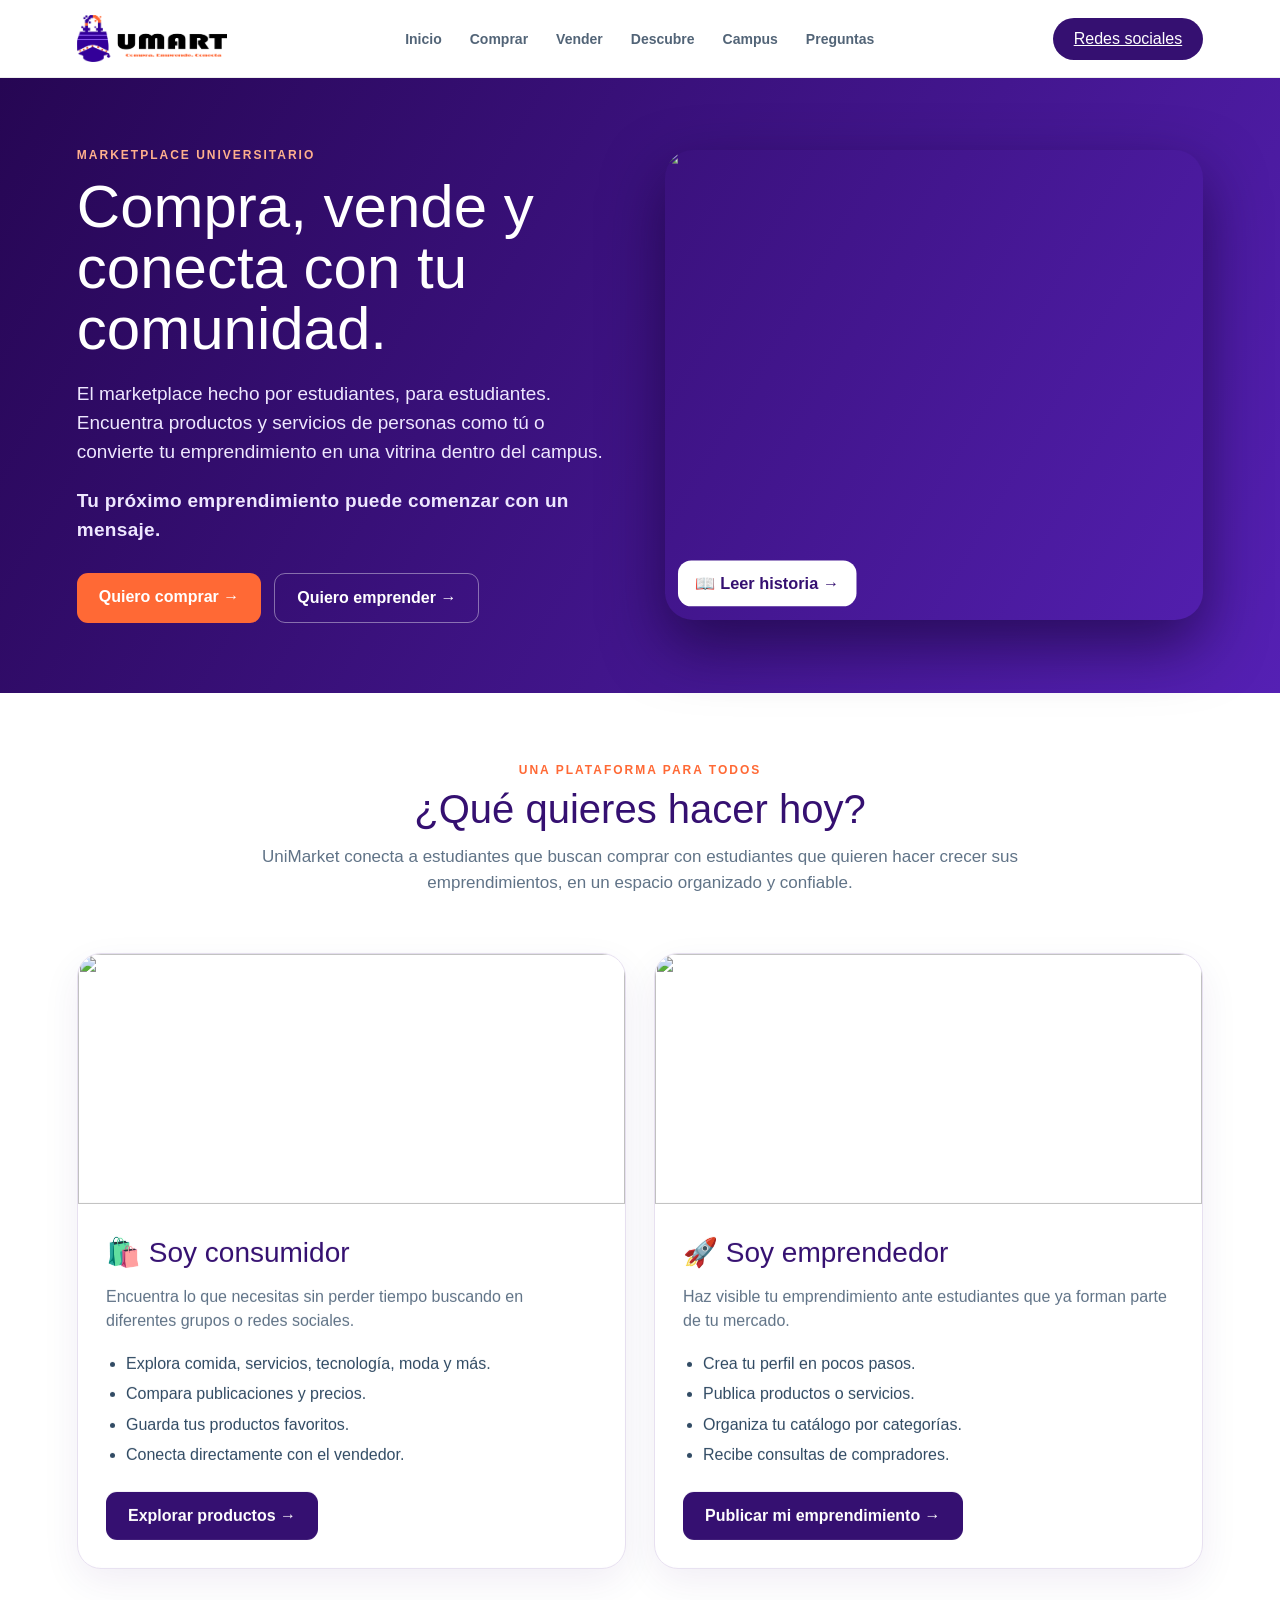
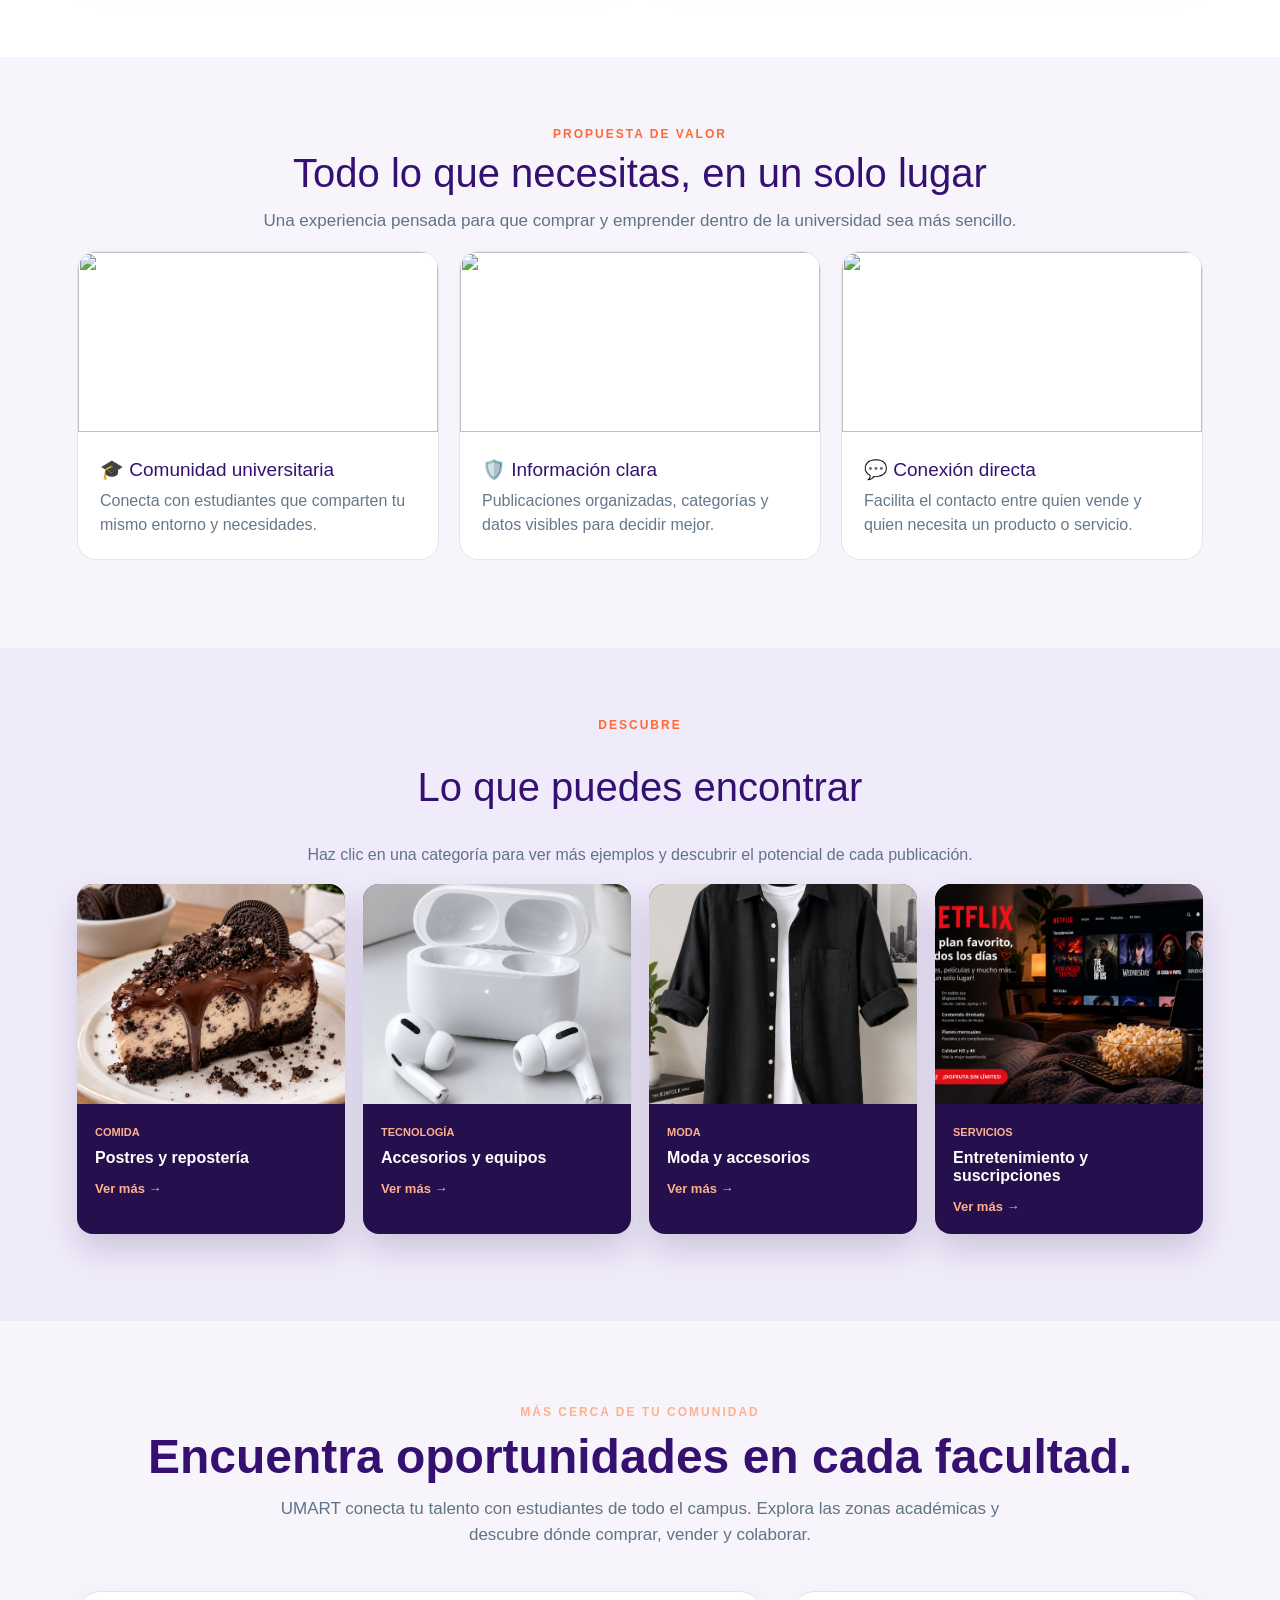
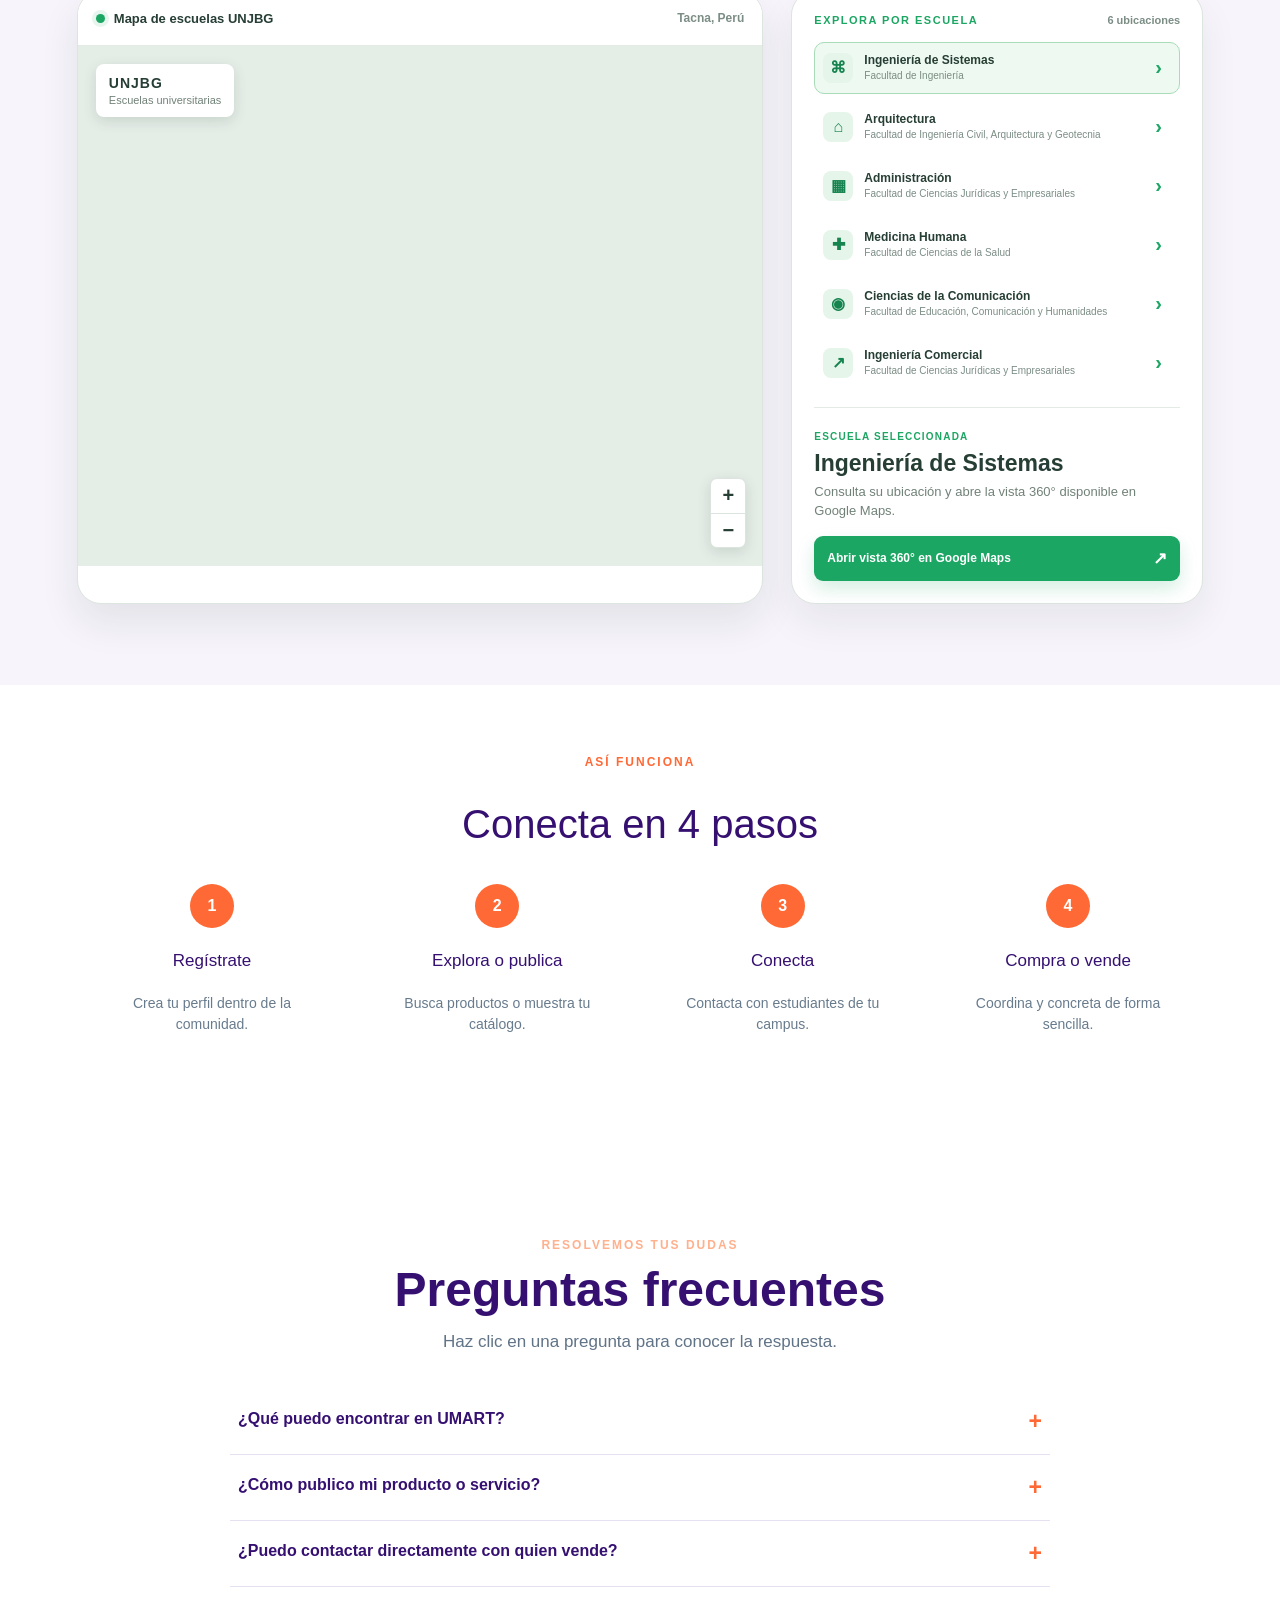
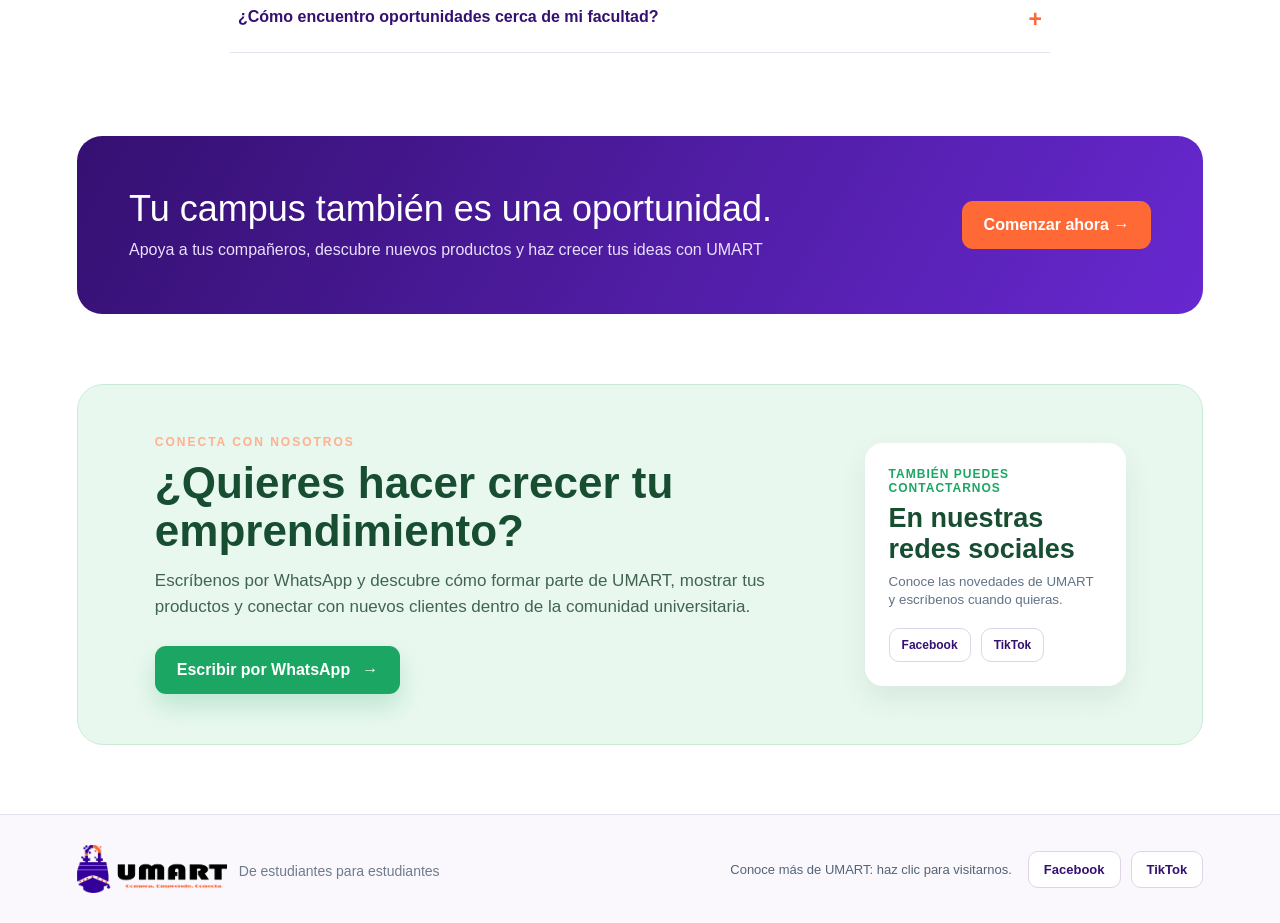
==== index.html @ 4da44ea4 "Renombrar Landing.html a index.html para GitHub Pages" ====
<!doctype html>
<html lang="es"><head><script>window["__codeletBootstrap__"]=JSON.parse('{"A":"A","B":"20260921-05-147306f","C":{"Abril Fatface":"YACgEZbkUVE,0","Alfa Slab One":"YACgEYS9sJU,0","Anton":"YACgEcYqQ-A,0","Archivo":"YACgEZulLoA,0","Arial Narrow":"YAGyDvJ_4Ts,0","Arial Rounded MT Bold":"YAFcfoaHu-s,0","Arial":"YAGyDvJ_4Ts,0","Avenir Next":"YAFcfmNq6UY,0","Baloo 2":"YADK30bC6HQ,0","Bebas Neue":"YACgESME5ew,0","Bricolage Grotesque":"YAFyMcdwzpc,0","Broken Glyph":"YADZ-exUkv0,0","Canva Sans":"YAFdJjTk5UU,1","Caveat":"YALBs2ploWQ,0","Comic Sans MS":"YAFcfvtOAUY,1","Cormorant Garamond":"YAFdJhX-538,0","Courier New":"YAGzXiGs0_8,0","Courier Prime":"YAD1aFjegN8,0","DM Sans":"YAD1aU3sLnI,0","DM Serif Display":"YAD1aYG82rc,0","Forum":"YACgEcnnqB4,0","Fraunces":"YAFdJpU7Kkk,0","Georgia":"YAGzXkO0pEM,0","Ghost Mono":"YAHQutsX00Q,0","Hanken Grotesk":"YAFcfhwp99E,0","Helvetica Neue":"YAFcf6CtJfI,0","Helvetica":"YAFcf6CtJfI,0","IBM Plex Mono":"YAFdJkmvhGI,0","Impact":"YAFcfnjI7Vk,0","Instrument Serif":"YAHFeOnZNEk,0","Inter":"YAFdJvSyp_k,3","Iowan Old Style":"YAGNIFa8j9o,0","Jacques Francois":"YADK3zbC6RM,0","JetBrains Mono":"YAFdJksXcAk,0","Josefin Sans":"YAFdJjvw9Ps,0","Lato":"YAFdJuFCnaw,0","Libre Baskerville":"YACgEUFdPdA,0","Lobster":"YAD8SnSjSFI,0","Lora":"YACgEXvxf8Q,0","Merriweather":"YACgEXvHxxs,0","Montserrat":"YAFdtQi73Xs,0","Nunito":"YAFdJoNRMmU,1","Oleo Script":"YACgEQQ14jI,0","Oswald":"YACgEQY10lw,0","Pacifico":"YADLjORQ1u4,0","Phantom Sans":"YAFdJvgJ5TU,0","Playfair Display":"YAFdJhem5V8,1","Plus Jakarta Sans":"YAGvf3_u0_Q,0","Poppins":"YAFdJjbTu24,1","Press Start 2P":"YAFyGr-8pmQ,0","Quicksand":"YAFdJpYtCxE,1","Raleway":"YAFdJhmxbVQ,1","Roboto Slab":"YAFdJswIKAg,0","Rockwell":"YAFcfyVZnN0,0","Rye":"YACgEdQP21k,0","Segoe UI":"YAHNdRD1Klw,0","Source Sans 3":"YAG4lO1Mj10,0","Source Serif 4":"YACgEfdj394,0","Space Grotesk":"YADZ-dYEmhg,0","Space Mono":"YADW1-vpsoc,0","Times New Roman":"YAGzXW3gftg,0","Times":"YAGzXW3gftg,0","Trebuchet MS":"YAFcfrglpVA,0","UV Display":"YAEdVfSSpYo,0","UV Sans":"YAFdJvgJ5TU,0","Ubuntu":"YACgERDU--Q,0","Verdana":"YAGzXTctYtQ,0","Work Sans":"YAGXhLOKv44,0","Yellowtail":"YACgEYG4kG4,0","ui-monospace":"YAD1aFjegN8,0","ui-sans-serif":"YACkoD1yZN0,0"}}');</script><script src="/_sdk/83d6dfdadcd4750a.telemetry_sdk.js" integrity="sha512-XS4Dvzp6vbagZS9vFErihvr8aO3S0tH78KWUefn06fmL4WYqryBtZj/IOLITYj7dFA4gPVvPg1W/JB1DK3uLNQ=="></script>
  <meta charset="utf-8">
  <meta name="viewport" content="width=device-width, initial-scale=1">
  <title> Umart | Compra, vende y conecta</title>
  <link rel="stylesheet" href="styles.css">
  <script src="https://cdn.tailwindcss.com/3.4.17" type="text/javascript"></script>
  <script src="https://cdn.jsdelivr.net/npm/lucide@0.577.0/dist/umd/lucide.min.js" type="text/javascript"></script>
  <script src="/_sdk/8de366929c5f3b48.data_sdk.js" type="text/javascript" integrity="sha512-TyQ8k8cZj66xe/aENmn6RyZpdOFZXbAo5+KBG3PeFM+Q4qMTHU8xAqmq4ADClNfPrstgQYV6OzZHwLTnElzB2g=="></script>
  <script src="/_sdk/0ddbbee1c66b1212.editing_sdk.js" type="text/javascript" integrity="sha512-HQn5LM1yruQSbY78ATUril6QeOJ9xj7KqO64ltLtb4vBwI5Qv3/tloFFOndBPZTNZoeV5xKzuth5y6FTi9crsg=="></script>
  <script src="/_sdk/765e1fea0cec97ce.resizing_sdk.js" type="text/javascript" integrity="sha512-IRTJnqww0+HQ5V/LlWEQrlD5SrYHaVvaeVoNe8HYQXoaguzUGheSd9+n9s6WOgaTcEH0g37DuINHZ9aqfzWjlw=="></script>
 </head>
  <body id="inicio" data-html-import-id="html-import-0" data-template-id="__page-root" style="background: rgb(255, 255, 255);">
  <div class="scroll-progress" aria-hidden="true"><span></span></div>
  <div class="scroll-orb orb-one" aria-hidden="true"></div>
  <div class="wrap" data-html-import-id="html-import-1">
   <nav data-html-import-id="html-import-2">
    <a class="logo" href="#inicio" aria-label="Volver al inicio"><img class="logo-image" src="LOGO_UMART.png" alt="UMART: Compra, Emprende, Conecta"></a>
    <div class="links canva-container" data-html-import-id="html-import-4" data-template-id="div-1" style="color: rgb(82, 100, 119); font-weight: 700; font-size: 14px;"><a href="#inicio">Inicio</a><a href="#consumidor">Comprar</a><a href="#emprendedor">Vender</a><a href="#descubre">Descubre</a><a href="#campus">Campus</a><a href="#preguntas">Preguntas</a>
    </div><a class="login canva-link" data-html-import-id="html-import-9" data-template-id="span-6" data-social-url="https://www.facebook.com/share/1Eifq7oRbf/" href="https://www.facebook.com/share/1Eifq7oRbf/" target="_blank" rel="noopener noreferrer" style="background: rgb(53, 16, 113); color: rgb(255, 255, 255);">Redes sociales</a>
   </nav>
  <section class="hero scroll-section" data-scroll-label="Descubre tu comunidad" data-html-import-id="html-import-10">
    <div data-html-import-id="html-import-11">
     <div class="eyebrow canva-container" data-html-import-id="html-import-12" data-template-id="div-7" style="color: rgb(255, 176, 141); font-weight: 900; font-style: normal; font-size: 12px;">Marketplace universitario</div>
     <h1 data-html-import-id="html-import-13" data-template-id="h1-8" class="canva-text" style="color: rgb(255, 255, 255); font-weight: 400; font-style: normal; font-size: 60px;">Compra, vende y conecta con tu comunidad.</h1>
     <p data-html-import-id="html-import-14" data-template-id="p-9" class="canva-text" style="color: rgb(238, 231, 255); font-weight: 400; font-style: normal; font-size: 19px;">El marketplace hecho por estudiantes, para estudiantes. Encuentra productos y servicios de personas como tú o convierte tu emprendimiento en una vitrina dentro del campus.</p>
    <p class="scroll-message" data-scroll-message>Empieza explorando lo que tu comunidad tiene para ofrecer.</p>
    <div class="buttons" data-html-import-id="html-import-15"><a class="btn orange canva-link" data-html-import-id="html-import-16" data-template-id="a-10" href="#consumidor" style="background: rgb(255, 105, 53); color: rgb(255, 255, 255); font-weight: 900; font-style: normal; font-size: 16px;">Quiero comprar →</a><a class="btn ghost canva-link" data-html-import-id="html-import-17" data-template-id="a-11" href="#emprendedor" style="color: rgb(255, 255, 255); font-weight: 900; font-style: normal; font-size: 16px;">Quiero emprender →</a>
     </div>
    </div>
    <a class="hero-photo hero-story-link" href="storyboard.html" aria-label="Leer el storyboard De estudiantes, para estudiantes"><div class="hero-photo-depth"><img data-html-import-id="html-import-19" data-template-id="img-12" class="canva-image" src="https://images.unsplash.com/photo-1529156069898-49953e39b3ac?auto=format&amp;fit=crop&amp;w=1600&amp;q=95">
    <div class="tag canva-container" data-html-import-id="html-import-20" data-template-id="div-13" style="background: rgb(255, 255, 255); color: rgb(53, 16, 113); font-weight: 900; font-style: normal; font-size: 16px;">📖 Leer historia →</div>
    </div></a>
   </section>
   <section id="next-section" class="intro" data-html-import-id="html-import-21">
    <div class="eyebrow canva-container" style="color: rgb(255, 105, 53); font-weight: 900; font-style: normal; font-size: 12px;" data-html-import-id="html-import-22" data-template-id="div-14">Una plataforma para todos</div>
    <h2 data-html-import-id="html-import-23" data-template-id="h2-15" class="canva-text" style="color: rgb(53, 16, 113); font-weight: 400; font-style: normal; font-size: 40px;">¿Qué quieres hacer hoy?</h2>
    <p data-html-import-id="html-import-24" data-template-id="p-16" class="canva-text" style="color: rgb(96, 115, 135); font-weight: 400; font-style: normal; font-size: 17px;">UniMarket conecta a estudiantes que buscan comprar con estudiantes que quieren hacer crecer sus emprendimientos, en un espacio organizado y confiable.</p>
   </section>
   <section class="cards" data-html-import-id="html-import-25">
    <article id="consumidor" class="audience" data-html-import-id="html-import-26" data-template-id="article-17" style="background: rgb(255, 255, 255);"><img data-html-import-id="html-import-27" data-template-id="img-18" class="canva-image" src="https://images.unsplash.com/photo-1556742049-0cfed4f6a45d?auto=format&amp;fit=crop&amp;w=1200&amp;q=95">
     <div class="audience-body" data-html-import-id="html-import-28">
      <h3 data-html-import-id="html-import-29" data-template-id="h3-19" class="canva-text" style="color: rgb(53, 16, 113); font-weight: 400; font-style: normal; font-size: 28px;">🛍️ Soy consumidor</h3>
      <p data-html-import-id="html-import-30" data-template-id="p-20" class="canva-text" style="color: rgb(96, 115, 135); font-weight: 400; font-style: normal; font-size: 16px;">Encuentra lo que necesitas sin perder tiempo buscando en diferentes grupos o redes sociales.</p>
      <ul data-html-import-id="html-import-31" data-template-id="ul-21" class="canva-list" style="color: rgb(49, 75, 100);">
       <li data-html-import-id="html-import-32" data-template-id="li-22" class="canva-text" style="color: rgb(49, 75, 100); font-weight: 400; font-style: normal; font-size: 16px;">Explora comida, servicios, tecnología, moda y más.</li>
       <li data-html-import-id="html-import-33" data-template-id="li-23" class="canva-text" style="color: rgb(49, 75, 100); font-weight: 400; font-style: normal; font-size: 16px;">Compara publicaciones y precios.</li>
       <li data-html-import-id="html-import-34" data-template-id="li-24" class="canva-text" style="color: rgb(49, 75, 100); font-weight: 400; font-style: normal; font-size: 16px;">Guarda tus productos favoritos.</li>
       <li data-html-import-id="html-import-35" data-template-id="li-25" class="canva-text" style="color: rgb(49, 75, 100); font-weight: 400; font-style: normal; font-size: 16px;">Conecta directamente con el vendedor.</li>
      </ul><a class="btn canva-link" data-html-import-id="html-import-36" data-template-id="a-26" href="#descubre" style="background: rgb(53, 16, 113); color: rgb(255, 255, 255); font-weight: 900; font-style: normal; font-size: 16px;">Explorar productos →</a>
     </div>
    </article>
    <article id="emprendedor" class="audience" data-html-import-id="html-import-37" data-template-id="article-27" style="background: rgb(255, 255, 255);"><img data-html-import-id="html-import-38" data-template-id="img-28" class="canva-image" src="https://images.unsplash.com/photo-1556761175-b413da4baf72?auto=format&amp;fit=crop&amp;w=1200&amp;q=95">
     <div class="audience-body" data-html-import-id="html-import-39">
      <h3 data-html-import-id="html-import-40" data-template-id="h3-29" class="canva-text" style="color: rgb(53, 16, 113); font-weight: 400; font-style: normal; font-size: 28px;">🚀 Soy emprendedor</h3>
      <p data-html-import-id="html-import-41" data-template-id="p-30" class="canva-text" style="color: rgb(96, 115, 135); font-weight: 400; font-style: normal; font-size: 16px;">Haz visible tu emprendimiento ante estudiantes que ya forman parte de tu mercado.</p>
      <ul data-html-import-id="html-import-42" data-template-id="ul-31" class="canva-list" style="color: rgb(49, 75, 100);">
       <li data-html-import-id="html-import-43" data-template-id="li-32" class="canva-text" style="color: rgb(49, 75, 100); font-weight: 400; font-style: normal; font-size: 16px;">Crea tu perfil en pocos pasos.</li>
       <li data-html-import-id="html-import-44" data-template-id="li-33" class="canva-text" style="color: rgb(49, 75, 100); font-weight: 400; font-style: normal; font-size: 16px;">Publica productos o servicios.</li>
       <li data-html-import-id="html-import-45" data-template-id="li-34" class="canva-text" style="color: rgb(49, 75, 100); font-weight: 400; font-style: normal; font-size: 16px;">Organiza tu catálogo por categorías.</li>
       <li data-html-import-id="html-import-46" data-template-id="li-35" class="canva-text" style="color: rgb(49, 75, 100); font-weight: 400; font-style: normal; font-size: 16px;">Recibe consultas de compradores.</li>
      </ul><a class="btn canva-link" data-html-import-id="html-import-47" data-template-id="a-36" href="#como-funciona" style="background: rgb(53, 16, 113); color: rgb(255, 255, 255); font-weight: 900; font-style: normal; font-size: 16px;">Publicar mi emprendimiento →</a>
     </div>
    </article>
   </section>
   <section class="section canva-section" data-html-import-id="html-import-48" data-template-id="section-37" style="background: rgb(247, 244, 251);">
    <div class="eyebrow canva-container" style="color: rgb(255, 105, 53); font-weight: 900; font-style: normal; font-size: 12px;" data-html-import-id="html-import-49" data-template-id="div-38">Propuesta de valor</div>
    <h2 data-html-import-id="html-import-50" data-template-id="h2-39" class="canva-text" style="color: rgb(53, 16, 113); font-weight: 400; font-style: normal; font-size: 40px;">Todo lo que necesitas, en un solo lugar</h2>
    <p data-html-import-id="html-import-51" data-template-id="p-40" class="canva-text" style="color: rgb(96, 115, 135); font-weight: 400; font-style: normal; font-size: 17px;">Una experiencia pensada para que comprar y emprender dentro de la universidad sea más sencillo.</p>
    <div class="features" data-html-import-id="html-import-52">
    <div class="feature canva-container" data-html-import-id="html-import-53" data-template-id="div-41" style="background: rgb(255, 255, 255);"><img data-html-import-id="html-import-54" data-template-id="img-42" class="canva-image" src="https://images.unsplash.com/photo-1522202176988-66273c2fd55f?auto=format&amp;fit=crop&amp;w=1200&amp;q=95">
      <div data-html-import-id="html-import-55">
       <h4 data-html-import-id="html-import-56" data-template-id="h4-43" class="canva-text" style="color: rgb(53, 16, 113); font-weight: 400; font-style: normal; font-size: 19px;">🎓 Comunidad universitaria</h4>
       <p data-html-import-id="html-import-57" data-template-id="p-44" class="canva-text" style="color: rgb(101, 120, 138); font-weight: 400; font-style: normal; font-size: 16px;">Conecta con estudiantes que comparten tu mismo entorno y necesidades.</p>
      </div>
     </div>
    <div class="feature canva-container" data-html-import-id="html-import-58" data-template-id="div-45" style="background: rgb(255, 255, 255);"><img data-html-import-id="html-import-59" data-template-id="img-46" class="canva-image" src="https://images.unsplash.com/photo-1556740749-887f6717d7e4?auto=format&amp;fit=crop&amp;w=1200&amp;q=95">
      <div data-html-import-id="html-import-60">
       <h4 data-html-import-id="html-import-61" data-template-id="h4-47" class="canva-text" style="color: rgb(53, 16, 113); font-weight: 400; font-style: normal; font-size: 19px;">🛡️ Información clara</h4>
       <p data-html-import-id="html-import-62" data-template-id="p-48" class="canva-text" style="color: rgb(101, 120, 138); font-weight: 400; font-style: normal; font-size: 16px;">Publicaciones organizadas, categorías y datos visibles para decidir mejor.</p>
      </div>
     </div>
    <div class="feature canva-container" data-html-import-id="html-import-63" data-template-id="div-49" style="background: rgb(255, 255, 255);"><img data-html-import-id="html-import-64" data-template-id="img-50" class="canva-image" src="https://images.unsplash.com/photo-1556740714-a8395b3bf30f?auto=format&amp;fit=crop&amp;w=1200&amp;q=95">
      <div data-html-import-id="html-import-65">
       <h4 data-html-import-id="html-import-66" data-template-id="h4-51" class="canva-text" style="color: rgb(53, 16, 113); font-weight: 400; font-style: normal; font-size: 19px;">💬 Conexión directa</h4>
       <p data-html-import-id="html-import-67" data-template-id="p-52" class="canva-text" style="color: rgb(101, 120, 138); font-weight: 400; font-style: normal; font-size: 16px;">Facilita el contacto entre quien vende y quien necesita un producto o servicio.</p>
      </div>
     </div>
    </div>
   </section>
  <section id="descubre" class="products" data-html-import-id="html-import-68">
    <div class="eyebrow canva-container" style="color: rgb(255, 105, 53); font-weight: 900; font-style: normal; font-size: 12px;" data-html-import-id="html-import-69" data-template-id="div-53">Descubre</div>
    <h2 style="color: rgb(53, 16, 113); font-size: 40px; font-weight: 400; font-style: normal;" data-html-import-id="html-import-70" data-template-id="h2-54" class="canva-text">Lo que puedes encontrar</h2>
    <p class="discover-lead">Haz clic en una categoría para ver más ejemplos y descubrir el potencial de cada publicación.</p>
    <div class="productgrid" data-html-import-id="html-import-71">
     <a class="product product-link" href="galeria.html#comida"><img src="Pictures.png/Postree.png" alt="Postre de chocolate para venta"><div><span class="cat">COMIDA</span><b>Postres y repostería</b><span class="price">Ver más →</span></div></a>
     <a class="product product-link" href="galeria.html#tecnologia"><img src="Pictures.png/Audifonos.png" alt="Audífonos inalámbricos para venta"><div><span class="cat">TECNOLOGÍA</span><b>Accesorios y equipos</b><span class="price">Ver más →</span></div></a>
     <a class="product product-link" href="galeria.html#moda"><img src="Pictures.png/Camisa.pn.png" alt="Camisa negra para venta"><div><span class="cat">MODA</span><b>Moda y accesorios</b><span class="price">Ver más →</span></div></a>
     <a class="product product-link" href="galeria.html#servicios"><img src="Pictures.png/Netflix.png" alt="Servicio de entretenimiento"><div><span class="cat">SERVICIOS</span><b>Entretenimiento y suscripciones</b><span class="price">Ver más →</span></div></a>
    </div>
   </section>
  <section id="campus" class="campus-section">
   <div class="eyebrow">Más cerca de tu comunidad</div>
   <h2>Encuentra oportunidades en cada facultad.</h2>
   <p class="campus-lead">UMART conecta tu talento con estudiantes de todo el campus. Explora las zonas académicas y descubre dónde comprar, vender y colaborar.</p>
  <div class="campus-layout campus-explorer" data-campus-explorer>
   <div class="campus-map-panel">
    <div class="campus-map-toolbar"><span><i class="map-status-dot"></i>Mapa de escuelas UNJBG</span><span class="map-toolbar-label">Tacna, Perú</span></div>
    <div class="campus-map-frame">
    <iframe data-campus-map title="Mapa de escuelas de la Universidad Nacional Jorge Basadre Grohmann" src="https://www.google.com/maps?q=Universidad+Nacional+Jorge+Basadre+Grohmann+Tacna+Peru&amp;output=embed" loading="lazy" referrerpolicy="no-referrer-when-downgrade"></iframe>
    <div class="map-overlay-label"><strong>UNJBG</strong><span>Escuelas universitarias</span></div>
    <div class="map-zoom-controls" aria-hidden="true"><span>+</span><span>−</span></div>
    </div>
   </div>
   <aside class="campus-school-panel" aria-label="Escuelas de la UNJBG">
    <div class="campus-school-heading"><span class="campus-kicker">Explora por escuela</span><span class="school-count">6 ubicaciones</span></div>
    <div class="campus-school-list">
    <button class="campus-school active" type="button" data-school="Ingeniería de Sistemas" data-query="Escuela Profesional de Ingeniería de Sistemas UNJBG Tacna"><span class="school-icon">⌘</span><span><strong>Ingeniería de Sistemas</strong><small>Facultad de Ingeniería</small></span><b>›</b></button>
    <button class="campus-school" type="button" data-school="Arquitectura" data-query="Escuela Profesional de Arquitectura UNJBG Tacna"><span class="school-icon">⌂</span><span><strong>Arquitectura</strong><small>Facultad de Ingeniería Civil, Arquitectura y Geotecnia</small></span><b>›</b></button>
    <button class="campus-school" type="button" data-school="Administración" data-query="Escuela Profesional de Administración UNJBG Tacna"><span class="school-icon">▦</span><span><strong>Administración</strong><small>Facultad de Ciencias Jurídicas y Empresariales</small></span><b>›</b></button>
    <button class="campus-school" type="button" data-school="Medicina Humana" data-query="Escuela Profesional de Medicina Humana UNJBG Tacna"><span class="school-icon">✚</span><span><strong>Medicina Humana</strong><small>Facultad de Ciencias de la Salud</small></span><b>›</b></button>
    <button class="campus-school" type="button" data-school="Ciencias de la Comunicación" data-query="Escuela Profesional de Ciencias de la Comunicación UNJBG Tacna"><span class="school-icon">◉</span><span><strong>Ciencias de la Comunicación</strong><small>Facultad de Educación, Comunicación y Humanidades</small></span><b>›</b></button>
    <button class="campus-school" type="button" data-school="Ingeniería Comercial" data-query="Escuela Profesional de Ingeniería Comercial UNJBG Tacna"><span class="school-icon">↗</span><span><strong>Ingeniería Comercial</strong><small>Facultad de Ciencias Jurídicas y Empresariales</small></span><b>›</b></button>
    </div>
    <div class="campus-school-detail"><span class="detail-label">ESCUELA SELECCIONADA</span><h3 data-school-title>Ingeniería de Sistemas</h3><p>Consulta su ubicación y abre la vista 360° disponible en Google Maps.</p><a class="campus-360-link" data-campus-360 href="https://www.google.com/maps/search/?api=1&amp;query=Escuela+Profesional+de+Ingenier%C3%ADa+de+Sistemas+UNJBG+Tacna" target="_blank" rel="noopener noreferrer">Abrir vista 360° en Google Maps <span>↗</span></a></div>
   </aside>
  </div>
  </section>
  <section id="como-funciona" class="how canva-section" data-html-import-id="html-import-96" data-template-id="section-75" style="background: rgb(255, 255, 255);">
    <div class="eyebrow canva-container" style="color: rgb(255, 105, 53); font-weight: 900; font-style: normal; font-size: 12px;" data-html-import-id="html-import-97" data-template-id="div-76">Así funciona</div>
    <h2 style="color: rgb(53, 16, 113); font-size: 40px; font-weight: 400; font-style: normal;" data-html-import-id="html-import-98" data-template-id="h2-77" class="canva-text">Conecta en 4 pasos</h2>
    <div class="steps" data-html-import-id="html-import-99">
     <div class="step" data-html-import-id="html-import-100">
      <div class="num canva-container" data-html-import-id="html-import-101" data-template-id="div-78" style="background: rgb(255, 105, 53); color: rgb(255, 255, 255); font-weight: 900; font-style: normal; font-size: 16px;">1</div>
      <h4 data-html-import-id="html-import-102" data-template-id="h4-79" class="canva-text" style="color: rgb(53, 16, 113); font-weight: 400; font-style: normal; font-size: 17px;">Regístrate</h4>
      <p data-html-import-id="html-import-103" data-template-id="p-80" class="canva-text" style="color: rgb(104, 123, 141); font-weight: 400; font-style: normal; font-size: 14px;">Crea tu perfil dentro de la comunidad.</p>
     </div>
     <div class="step" data-html-import-id="html-import-104">
      <div class="num canva-container" data-html-import-id="html-import-105" data-template-id="div-81" style="background: rgb(255, 105, 53); color: rgb(255, 255, 255); font-weight: 900; font-style: normal; font-size: 16px;">2</div>
      <h4 data-html-import-id="html-import-106" data-template-id="h4-82" class="canva-text" style="color: rgb(53, 16, 113); font-weight: 400; font-style: normal; font-size: 17px;">Explora o publica</h4>
      <p data-html-import-id="html-import-107" data-template-id="p-83" class="canva-text" style="color: rgb(104, 123, 141); font-weight: 400; font-style: normal; font-size: 14px;">Busca productos o muestra tu catálogo.</p>
     </div>
     <div class="step" data-html-import-id="html-import-108">
      <div class="num canva-container" data-html-import-id="html-import-109" data-template-id="div-84" style="background: rgb(255, 105, 53); color: rgb(255, 255, 255); font-weight: 900; font-style: normal; font-size: 16px;">3</div>
      <h4 data-html-import-id="html-import-110" data-template-id="h4-85" class="canva-text" style="color: rgb(53, 16, 113); font-weight: 400; font-style: normal; font-size: 17px;">Conecta</h4>
      <p data-html-import-id="html-import-111" data-template-id="p-86" class="canva-text" style="color: rgb(104, 123, 141); font-weight: 400; font-style: normal; font-size: 14px;">Contacta con estudiantes de tu campus.</p>
     </div>
     <div class="step" data-html-import-id="html-import-112">
      <div class="num canva-container" data-html-import-id="html-import-113" data-template-id="div-87" style="background: rgb(255, 105, 53); color: rgb(255, 255, 255); font-weight: 900; font-style: normal; font-size: 16px;">4</div>
      <h4 data-html-import-id="html-import-114" data-template-id="h4-88" class="canva-text" style="color: rgb(53, 16, 113); font-weight: 400; font-style: normal; font-size: 17px;">Compra o vende</h4>
      <p data-html-import-id="html-import-115" data-template-id="p-89" class="canva-text" style="color: rgb(104, 123, 141); font-weight: 400; font-style: normal; font-size: 14px;">Coordina y concreta de forma sencilla.</p>
     </div>
    </div>
   </section>
  <section id="preguntas" class="faq-section">
   <div class="eyebrow">Resolvemos tus dudas</div>
   <h2>Preguntas frecuentes</h2>
   <p class="faq-lead">Haz clic en una pregunta para conocer la respuesta.</p>
   <div class="faq-list">
    <details><summary>¿Qué puedo encontrar en UMART?</summary><p>Puedes encontrar productos, servicios y emprendimientos creados por estudiantes de distintas facultades y escuelas.</p></details>
    <details><summary>¿Cómo publico mi producto o servicio?</summary><p>Ingresa a Campus Emprende desde el botón “Comenzar ahora”, crea tu perfil y sigue los pasos para publicar tu catálogo.</p></details>
    <details><summary>¿Puedo contactar directamente con quien vende?</summary><p>Sí. Cada publicación facilita el contacto para que puedan coordinar de forma clara y segura.</p></details>
    <details><summary>¿Cómo encuentro oportunidades cerca de mi facultad?</summary><p>Revisa el mapa del campus y selecciona una zona para abrir su búsqueda en Google Maps. En la plataforma también podrás explorar publicaciones de tu comunidad.</p></details>
   </div>
  </section>
   <section class="cta" data-html-import-id="html-import-116">
    <div data-html-import-id="html-import-117">
     <h2 data-html-import-id="html-import-118" data-template-id="h2-90" class="canva-text" style="color: rgb(255, 255, 255); font-weight: 400; font-style: normal; font-size: 36px;">Tu campus también es una oportunidad.</h2>
     <p data-html-import-id="html-import-119" data-template-id="p-91" class="canva-text" style="color: rgb(234, 223, 255); font-weight: 400; font-style: normal; font-size: 16px;">Apoya a tus compañeros, descubre nuevos productos y haz crecer tus ideas con UMART</p>
    </div><a class="btn orange canva-link" data-html-import-id="html-import-120" data-template-id="a-92" href="https://campus-emprende.vercel.app/" target="_blank" rel="noopener noreferrer" style="background: rgb(255, 105, 53); color: rgb(255, 255, 255); font-weight: 900; font-style: normal; font-size: 16px;">Comenzar ahora →</a>
   </section>
    <section class="whatsapp-section" id="contacto">
     <div class="whatsapp-content">
      <div class="eyebrow">Conecta con nosotros</div>
      <h2>¿Quieres hacer crecer tu emprendimiento?</h2>
      <p>Escríbenos por WhatsApp y descubre cómo formar parte de UMART, mostrar tus productos y conectar con nuevos clientes dentro de la comunidad universitaria.</p>
      <a class="whatsapp-button" href="https://wa.me/51923859220?text=%C2%A1Hola%21%20%F0%9F%98%83%0AMe%20interesa%20formar%20parte%20de%20UMART%20como%20emprendedor%28a%29.%20Quisiera%20recibir%20m%C3%A1s%20informaci%C3%B3n%20sobre%20c%C3%B3mo%20puedo%20registrarme%20y%20comenzar%20a%20formar%20parte%20de%20la%20plataforma%20%F0%9F%8E%89%0A%C2%A1Muchas%20gracias%21" target="_blank" rel="noopener noreferrer">Escribir por WhatsApp <span aria-hidden="true">→</span></a>
     </div>
    <div class="whatsapp-number"><span>También puedes contactarnos</span><strong>En nuestras redes sociales</strong><small>Conoce las novedades de UMART y escríbenos cuando quieras.</small><div class="contact-social-links"><a class="social-link" href="https://www.facebook.com/share/1Eifq7oRbf/" target="_blank" rel="noopener noreferrer">Facebook</a><a class="social-link" href="https://www.tiktok.com/" target="_blank" rel="noopener noreferrer">TikTok</a></div></div>
    </section>
  <footer data-html-import-id="html-import-121" data-template-id="footer-93" class="canva-footer" style="color: rgb(109, 124, 139); font-size: 13px;"><div class="footer-brand"><img class="footer-logo-image" src="LOGO_UMART.png" alt="UMART: Compra, Emprende, Conecta"><div><span data-html-import-id="html-import-123" data-template-id="span-95" class="canva-text footer-tagline" style="color: rgb(109, 124, 139); font-weight: 400; font-style: normal; font-size: 14px;">De estudiantes para estudiantes</span></div></div><div class="socials"><p>Conoce más de UMART: haz clic para visitarnos.</p><div class="social-links"><a class="social-link" href="https://www.facebook.com/share/1Eifq7oRbf/" target="_blank" rel="noopener noreferrer">Facebook</a><a class="social-link" href="https://www.tiktok.com/" target="_blank" rel="noopener noreferrer">TikTok</a></div></div>
   </footer>
  </div>
  <script>
    (() => {
      const progress = document.querySelector('.scroll-progress span');
      const message = document.querySelector('[data-scroll-message]');
      const orbOne = document.querySelector('.orb-one');
      const sections = [...document.querySelectorAll('.scroll-section, .products, .campus-section, .how, .faq-section, .cta, .whatsapp-section')];
      const movingItems = [...document.querySelectorAll('.product, .feature, .audience, .step')];
      const messages = {
        inicio: 'Empieza explorando lo que tu comunidad tiene para ofrecer.',
        descubre: 'Encuentra productos y servicios creados por estudiantes.',
        campus: 'Conecta con oportunidades cerca de tu facultad.',
        'como-funciona': 'Publica, conecta y convierte tus ideas en oportunidades.',
        preguntas: 'Resuelve tus dudas antes de dar el siguiente paso.',
        contacto: 'Tu próximo emprendimiento puede comenzar con un mensaje.'
      };
      let ticking = false;

      const updateScroll = () => {
        const maxScroll = document.documentElement.scrollHeight - window.innerHeight;
        progress.style.width = `${maxScroll > 0 ? (window.scrollY / maxScroll) * 100 : 0}%`;
        const current = sections.reduce((visible, section) => {
          return section.getBoundingClientRect().top < window.innerHeight * .52 ? section : visible;
        }, sections[0]);
        if (current) {
          const key = current.id || 'inicio';
          const nextText = messages[key] || messages.inicio;
          if (message.textContent !== nextText) {
            message.classList.add('message-change');
            window.setTimeout(() => { message.textContent = nextText; message.classList.remove('message-change'); }, 180);
          }
        }
        movingItems.forEach((item) => {
          const bounds = item.getBoundingClientRect();
          const distance = (bounds.top + bounds.height / 2 - window.innerHeight / 2) / window.innerHeight;
          item.style.setProperty('--scroll-shift', `${Math.max(-18, Math.min(18, distance * -14))}px`);
        });
        if (orbOne) orbOne.style.transform = `translate3d(0, ${window.scrollY * -.12}px, 0)`;
        ticking = false;
      };

      window.addEventListener('scroll', () => {
        if (!ticking) { window.requestAnimationFrame(updateScroll); ticking = true; }
      }, { passive: true });

      const reveal = new IntersectionObserver((entries) => {
        entries.forEach((entry) => { if (entry.isIntersecting) entry.target.classList.add('is-visible'); });
      }, { threshold: .16 });
      sections.forEach((section) => reveal.observe(section));

      const schoolButtons = [...document.querySelectorAll('[data-school]')];
      const campusMap = document.querySelector('[data-campus-map]');
      const schoolTitle = document.querySelector('[data-school-title]');
      const campus360 = document.querySelector('[data-campus-360]');
      schoolButtons.forEach((button) => button.addEventListener('click', () => {
        const school = button.dataset.school;
        const query = button.dataset.query;
        const encodedQuery = encodeURIComponent(query);
        schoolButtons.forEach((item) => item.classList.toggle('active', item === button));
        schoolTitle.textContent = school;
        campusMap.src = `https://www.google.com/maps?q=${encodedQuery}&output=embed`;
        campusMap.title = `Mapa de ${school}, UNJBG`;
        campus360.href = `https://www.google.com/maps/search/?api=1&query=${encodedQuery}`;
      }));

      updateScroll();
    })();
  </script>
 
</body></html>
---- styles.css ----
*{box-sizing:border-box}html{scroll-behavior:smooth}body{margin:0;font-family:Arial,Helvetica,sans-serif;color:#142b43;background:#fff;overflow-x:hidden}
.scroll-progress{position:fixed;z-index:20;top:0;left:0;width:100%;height:4px;background:#ffffff22;pointer-events:none}.scroll-progress span{display:block;width:0;height:100%;background:#ff6935;box-shadow:0 0 14px #ff6935;transition:width .08s linear}.scroll-orb{position:fixed;z-index:-1;width:180px;height:180px;border-radius:50%;filter:blur(2px);opacity:.22;pointer-events:none;transition:transform .2s ease}.orb-one{top:18%;right:-75px;background:#ff6935}
.wrap{max-width:1400px;margin:auto}
nav{height:78px;padding:0 6%;display:flex;align-items:center;justify-content:space-between;border-bottom:1px solid #eee}
.logo{font-size:24px;font-weight:900;letter-spacing:2px;color:#351071}.links{display:flex;gap:28px;font-size:14px;font-weight:700;color:#526477}.links a{color:inherit;text-decoration:none}.links a:hover{color:#351071}.login{background:#351071;color:#fff;padding:12px 21px;border-radius:24px}
.hero{background:linear-gradient(120deg,#260653,#5520b4);color:white;padding:70px 6%;display:grid;grid-template-columns:1fr 1fr;gap:50px;align-items:center}
.eyebrow{font-size:12px;letter-spacing:2px;font-weight:900;color:#ffb08d;text-transform:uppercase}
h1{font-size:60px;line-height:1.02;margin:14px 0 18px}.hero p{font-size:19px;line-height:1.55;color:#eee7ff;max-width:650px}
.buttons{display:flex;gap:13px;margin-top:28px}.btn{padding:15px 22px;border-radius:11px;font-weight:900;text-decoration:none;display:inline-block}.orange{background:#ff6935;color:white}.ghost{border:1px solid #ffffff66;color:white}
.hero-photo{height:470px;border-radius:28px;overflow:hidden;position:relative;box-shadow:0 25px 60px #13042e99}.hero-photo-depth{height:100%;position:relative;transform:translateY(var(--scroll-depth,0px)) scale(1.02)}.hero-photo img{width:100%;height:100%;object-fit:cover}.tag{position:absolute;bottom:18px;left:18px;background:white;color:#351071;padding:13px 17px;border-radius:13px;font-weight:900}
.intro{padding:70px 6% 35px;text-align:center}.intro h2,.section h2{color:#351071;font-size:40px;margin:10px 0 12px}.intro p,.section>p{color:#607387;line-height:1.55;font-size:17px;max-width:760px;margin:auto}
.cards{padding:35px 6% 75px;display:grid;grid-template-columns:1fr 1fr;gap:28px}
.audience{border-radius:24px;overflow:hidden;background:#fff;border:1px solid #e7e0f0;box-shadow:0 14px 38px #35107112}.audience img{width:100%;height:250px;object-fit:cover}.audience-body{padding:28px}.audience h3{font-size:28px;color:#351071;margin:0 0 10px}.audience p{color:#607387;line-height:1.5}.audience ul{line-height:1.9;color:#314b64;padding-left:20px}.audience .btn{background:#351071;color:white;margin-top:5px}
.section{background:#f7f4fb;padding:70px 6%;text-align:center}.features{display:grid;grid-template-columns:repeat(3,1fr);gap:20px;margin-top:35px}.feature{background:white;border-radius:19px;overflow:hidden;text-align:left;border:1px solid #e8e1f1}.feature img{height:180px;width:100%;object-fit:cover}.feature div{padding:22px}.feature h4{font-size:19px;color:#351071;margin:0 0 8px}.feature p{color:#65788a;line-height:1.5;margin:0}
.products{padding:70px 6%;text-align:center}.productgrid{display:grid;grid-template-columns:repeat(4,1fr);gap:18px;margin-top:32px}.product{border:1px solid #e7e7ee;border-radius:16px;overflow:hidden;text-align:left;background:white}.product img{width:100%;height:175px;object-fit:cover}.product div{padding:14px}.cat{font-size:11px;color:#6a2bc7;font-weight:800}.product b{display:block;margin-top:7px}.price{float:right;color:#0c3555;font-weight:900}
.scroll-section,.products,.campus-section,.how,.faq-section,.cta,.whatsapp-section{--section-shift:0px;transition:background-color .7s ease,transform .7s ease}.scroll-section.is-visible,.products.is-visible,.campus-section.is-visible,.how.is-visible,.faq-section.is-visible,.cta.is-visible,.whatsapp-section.is-visible{animation:section-rise .8s both}.scroll-message{color:#ffb08d;font-size:13px;font-weight:800;letter-spacing:.3px;margin:18px 0 0;transition:opacity .3s ease,transform .3s ease}.scroll-message.message-change{opacity:0;transform:translateY(6px)}
@keyframes section-rise{from{opacity:.35;transform:translateY(22px)}to{opacity:1;transform:translateY(0)}}
.how{background:#fff;padding:70px 6%;text-align:center}.steps{display:grid;grid-template-columns:repeat(4,1fr);gap:15px;margin-top:35px}.step{padding:20px}.num{margin:auto;width:44px;height:44px;border-radius:50%;background:#ff6935;color:#fff;display:grid;place-items:center;font-weight:900}.step h4{color:#351071;font-size:17px}.step p{color:#687b8d;font-size:14px;line-height:1.45}
.cta{margin:0 6% 70px;padding:52px;border-radius:25px;background:linear-gradient(120deg,#351071,#6728d0);color:#fff;display:flex;align-items:center;justify-content:space-between;gap:25px}.cta h2{color:white;font-size:36px;margin:0 0 8px}.cta p{color:#eadfff;max-width:650px;line-height:1.5;margin:0}
footer{padding:30px 6%;border-top:1px solid #e7e0f0;background:#faf8fd;color:#6d7c8b;display:flex;justify-content:space-between;align-items:center;gap:32px;font-size:13px}.footer-brand{display:flex;align-items:center;gap:12px}.footer-mark{width:38px;height:38px;display:grid;place-items:center;border-radius:12px;background:#351071;color:#ff6935;font-size:22px;font-weight:900;box-shadow:0 8px 18px #3510712e}.footer-tagline{display:block;margin-top:3px}.socials{display:flex;align-items:center;gap:16px;flex-wrap:wrap}.socials p{margin:0;color:#526477}.social-links{display:flex;gap:10px}.social-link{padding:10px 15px;border:1px solid #ddd5e8;border-radius:10px;color:#351071;font-weight:800;text-decoration:none;background:#fff;transition:background .2s,color .2s}.social-link:hover{background:#351071;color:#fff}
.platform-body{background:#f8f6fc}.platform-page{min-height:100vh;padding:28px 6% 60px;background:radial-gradient(circle at 82% 20%,#fff1eb 0,transparent 28%),#f8f6fc;color:#142b43}.platform-header{max-width:1240px;margin:auto;display:flex;align-items:center;justify-content:space-between;gap:24px}.platform-logo{display:block;width:min(250px,48vw);height:auto}.platform-back{color:#351071;text-decoration:none;font-weight:800}.platform-shell{max-width:1240px;margin:11vh auto 0;display:grid;grid-template-columns:1.1fr .9fr;align-items:center;gap:8vw}.platform-content{max-width:700px}.platform-content .eyebrow{color:#ff6935}.platform-content h1{color:#351071;font-size:clamp(42px,5vw,70px);line-height:1.02;margin:14px 0 22px}.platform-content p{color:#607387;font-size:19px;line-height:1.6;max-width:610px;margin:0 0 30px}.platform-cta{box-shadow:0 14px 28px #ff693533}.platform-points{display:flex;flex-wrap:wrap;gap:10px;margin-top:28px;color:#526477;font-size:13px;font-weight:800}.platform-points span{padding:9px 12px;border:1px solid #e5deed;border-radius:999px;background:#fff}.platform-panel{min-height:360px;padding:42px;border-radius:28px;background:linear-gradient(145deg,#351071,#6728d0);color:#fff;display:flex;flex-direction:column;justify-content:flex-end;box-shadow:0 24px 55px #3510712e;position:relative;overflow:hidden}.platform-panel:before{content:"";position:absolute;width:230px;height:230px;border:34px solid #ff6935;border-radius:50%;top:-85px;right:-60px;opacity:.9}.platform-panel-label{color:#ffb08d;font-size:12px;font-weight:900;letter-spacing:3px;text-transform:uppercase}.platform-panel strong{font-size:32px;line-height:1.1;margin:14px 0}.platform-panel>span:last-child{color:#eadfff;line-height:1.5}
@media(max-width:900px){.hero{grid-template-columns:1fr}.cards,.features{grid-template-columns:1fr}.productgrid{grid-template-columns:1fr 1fr}.steps{grid-template-columns:1fr 1fr}.links{display:none}.hero h1{font-size:46px}}
@media(max-width:900px){.platform-shell{grid-template-columns:1fr;margin-top:8vh}.platform-panel{min-height:280px;max-width:620px}}
@media(max-width:560px){.productgrid,.steps{grid-template-columns:1fr}.hero h1{font-size:38px}.hero-photo{height:360px}footer{flex-direction:column;align-items:flex-start}.socials{align-items:flex-start;flex-direction:column;gap:10px}.social-links{width:100%}.social-link{flex:1;text-align:center}.platform-page{padding:20px 6% 40px}.platform-header{align-items:flex-start;flex-direction:column}.platform-back{font-size:14px}.platform-shell{margin-top:7vh}.platform-content h1{font-size:42px}.platform-content p{font-size:17px}.platform-panel{padding:30px;min-height:260px}.platform-panel strong{font-size:27px}}
.logo{display:block;line-height:0}.logo-image{display:block;width:150px;height:auto}.footer-logo-image{display:block;width:150px;height:auto}.platform-logo{background:#fff;border-radius:8px}
.whatsapp-section{margin:0 6% 70px;padding:50px 6%;border-radius:26px;background:#e9f8ef;display:flex;align-items:center;justify-content:space-between;gap:36px;border:1px solid #c9ebd6}.whatsapp-content{max-width:720px}.whatsapp-content h2{color:#174d31;font-size:clamp(30px,4vw,44px);line-height:1.08;margin:10px 0 14px}.whatsapp-content p{color:#416451;font-size:17px;line-height:1.55;margin:0 0 25px}.whatsapp-button{display:inline-flex;align-items:center;gap:12px;padding:15px 22px;border-radius:11px;background:#1ca663;color:#fff;text-decoration:none;font-weight:900;box-shadow:0 12px 24px #1ca66338}.whatsapp-button:hover{background:#14864f}.whatsapp-number{min-width:230px;padding:24px;border-radius:18px;background:#fff;color:#174d31;box-shadow:0 12px 28px #174d3117}.whatsapp-number span,.whatsapp-number small{display:block}.whatsapp-number span{font-size:12px;font-weight:900;letter-spacing:1px;text-transform:uppercase;color:#1ca663}.whatsapp-number strong{display:block;font-size:27px;margin:8px 0}.whatsapp-number small{color:#607387;line-height:1.4}
@media(max-width:900px){.campus-layout{grid-template-columns:1fr}.campus-benefits{max-width:720px;margin:auto}}
@media(max-width:560px){.campus-section,.faq-section{padding:60px 6%}.campus-map{min-height:390px;border-width:5px}.map-pin{font-size:10px}.map-pin b{padding:5px 6px}.map-pin span{width:29px;height:29px}.pin-one{left:8%;top:18%}.pin-two{right:5%;top:20%}.pin-three{left:18%;bottom:17%}.pin-four{right:4%;bottom:20%}.pin-five{left:38%;top:50%}.campus-benefits{padding:28px}.campus-benefits h3{font-size:27px}.faq-list summary{font-size:15px}}
.contact-social-links{display:flex;gap:10px;margin-top:18px}.contact-social-links .social-link{padding:9px 12px;font-size:12px}
.products{background:#f0ebfa}.discover-lead{max-width:680px;margin:0 auto;color:#607387;line-height:1.55}.productgrid{margin-top:34px}.product{border:0;background:#25104d;box-shadow:0 16px 32px #25104d2b;transition:transform .2s,box-shadow .2s}.product:hover{transform:translateY(-7px);box-shadow:0 22px 40px #25104d44}.product-link{text-decoration:none}.product img{height:220px;display:block;object-fit:cover}.product>div{padding:18px 18px 20px}.product b{color:#fff;margin-top:9px}.product .cat{color:#ffb08d}.product .price{color:#ffb08d;float:none;display:block;margin-top:14px;font-size:13px}
.gallery-body{background:#f7f4fb}.gallery-page{min-height:100vh;padding:28px 6% 80px}.gallery-header{max-width:1240px;margin:auto;display:flex;align-items:center;justify-content:space-between;gap:24px}.gallery-header img{display:block;width:min(230px,48vw);height:auto}.gallery-hero{max-width:820px;margin:11vh auto 64px;text-align:center}.gallery-hero h1{color:#351071;font-size:clamp(42px,6vw,70px);margin:14px 0 20px}.gallery-hero p{color:#607387;font-size:18px;line-height:1.6}.gallery-grid{max-width:1240px;margin:auto;display:grid;gap:30px}.gallery-category{display:grid;grid-template-columns:.7fr 1.3fr;gap:28px;align-items:center;padding:28px;border-radius:24px;background:#fff;border:1px solid #e7e0f0;box-shadow:0 14px 34px #35107112}.gallery-category-copy{padding:14px}.gallery-category-copy h2{color:#351071;font-size:32px;line-height:1.1;margin:12px 0}.gallery-category-copy p{color:#607387;line-height:1.55}.gallery-images{display:grid;grid-template-columns:1.2fr .8fr;grid-template-rows:150px 150px;gap:12px}.gallery-images img{width:100%;height:100%;object-fit:cover;border-radius:15px}.gallery-images img:first-child{grid-row:span 2}.gallery-cta{display:block;width:max-content;margin:44px auto 0}
.story-body{background:#f7f4fb}.story-page{min-height:100vh;padding:28px 6% 80px}.story-header{max-width:1120px;margin:auto;display:flex;align-items:center;justify-content:space-between;gap:24px}.story-header img{width:min(220px,48vw);height:auto}.story-back{color:#351071;text-decoration:none;font-weight:900}.story-intro{max-width:760px;margin:10vh auto 40px;text-align:center}.story-intro h1{color:#351071;font-size:clamp(42px,6vw,72px);margin:14px 0}.story-intro p{color:#607387;font-size:18px;line-height:1.6}.storyboard{max-width:1120px;margin:auto}.story-scene{display:none;grid-template-columns:1fr 1fr;min-height:440px;border-radius:28px;overflow:hidden;background:#fff;box-shadow:0 20px 50px #3510711f;border:1px solid #e7e0f0}.story-scene.active{display:grid;animation:story-in .55s both}.story-scene-art{position:relative;min-height:440px;background:linear-gradient(145deg,#351071,#6728d0);overflow:hidden}.story-scene-art:before,.story-scene-art:after{content:"";position:absolute;border-radius:50%;background:#ff6935}.story-scene-art:before{width:180px;height:180px;right:-55px;top:-40px;opacity:.9}.story-scene-art:after{width:90px;height:90px;left:13%;bottom:15%;opacity:.5}.story-person{position:absolute;z-index:1;width:104px;height:104px;border-radius:50% 50% 42% 42%;background:#ffb08d;bottom:86px;box-shadow:0 0 0 14px #ffffff22}.story-person:before{content:"";position:absolute;width:105px;height:54px;bottom:-45px;left:0;border-radius:54px 54px 8px 8px;background:#fff}.person-one{left:24%;animation:person-float 3s ease-in-out infinite}.person-two{right:20%;bottom:118px;background:#e5a477;animation:person-float 3.4s .3s ease-in-out infinite}.story-bubble{position:absolute;z-index:2;top:70px;left:14%;padding:15px 18px;border-radius:18px 18px 18px 4px;background:#fff;color:#351071;font-weight:900;box-shadow:0 12px 24px #13042e33}.story-bubble:after{content:"";position:absolute;bottom:-9px;left:18px;border:10px solid transparent;border-top-color:#fff}.story-copy{padding:52px;display:flex;flex-direction:column;justify-content:center}.story-number{color:#ff6935;font-size:12px;font-weight:900;letter-spacing:2px}.story-copy h2{color:#351071;font-size:36px;line-height:1.08;margin:12px 0}.story-copy p{color:#607387;font-size:17px;line-height:1.6}.story-copy mark{background:#ffe0d3;color:#351071;padding:2px 5px;border-radius:4px}.story-reflection{margin-top:18px;padding-left:16px;border-left:3px solid #ff6935;color:#351071;font-weight:900;line-height:1.5}.story-controls{display:flex;justify-content:center;align-items:center;gap:18px;margin-top:26px}.story-button{border:0;padding:12px 18px;border-radius:10px;background:#351071;color:#fff;font-weight:900;cursor:pointer}.story-button:disabled{opacity:.35;cursor:not-allowed}.story-count{color:#607387;font-size:13px;font-weight:900}@keyframes story-in{from{opacity:0;transform:translateY(18px) scale(.98)}to{opacity:1;transform:translateY(0) scale(1)}}@keyframes person-float{0%,100%{transform:translateY(0)}50%{transform:translateY(-10px)}}
@media(max-width:700px){.gallery-header{align-items:flex-start;flex-direction:column}.gallery-hero{margin-top:8vh;margin-bottom:42px}.gallery-category{grid-template-columns:1fr;padding:20px}.gallery-images{grid-template-rows:130px 130px}}
.hero-story-link{color:inherit;text-decoration:none}
@media(max-width:700px){.story-header{align-items:flex-start;flex-direction:column}.story-intro{margin-top:8vh}.story-scene{grid-template-columns:1fr}.story-scene-art{min-height:280px}.story-copy{padding:30px}.story-copy h2{font-size:30px}.story-person{bottom:48px;transform:scale(.78)}.person-two{bottom:70px}.story-controls{gap:10px}.story-button{padding:10px 12px;font-size:12px}}
.story-audience-picker{display:flex;align-items:center;justify-content:center;gap:12px;flex-wrap:wrap;margin:0 auto 24px}.story-audience-picker p{width:100%;margin:0 0 4px;text-align:center;color:#607387;font-weight:800}.story-audience-button{padding:13px 18px;border:1px solid #ddd5e8;border-radius:12px;background:#fff;color:#351071;font:inherit;font-weight:900;cursor:pointer;transition:background .2s,color .2s,transform .2s}.story-audience-button:hover{transform:translateY(-2px)}.story-audience-button.active{background:#351071;color:#fff;box-shadow:0 10px 20px #35107125}.story-panel-window{min-height:440px;background-color:#351071;background-repeat:no-repeat;background-size:200% 200%;background-position:0 0}.story-scene .story-copy{display:flex;flex-direction:column;justify-content:center}.story-scene .story-copy p{max-width:500px}.story-scene .story-reflection{margin-top:24px}.story-controls{display:flex;align-items:center;justify-content:center;gap:18px;margin-top:22px}.story-button{border:0;border-radius:11px;padding:12px 18px;background:#351071;color:#fff;font:inherit;font-weight:900;cursor:pointer}.story-button:disabled{opacity:.35;cursor:not-allowed}.story-count{min-width:54px;text-align:center;color:#351071;font-weight:900}
.story-scene-art{isolation:isolate;background:radial-gradient(circle at 72% 26%,#8f4be0 0 2%,transparent 2.5%),linear-gradient(145deg,#351071,#6728d0 72%,#ff6935)}.story-scene-art:before{animation:story-orbit 7s ease-in-out infinite}.story-scene-art:after{animation:story-pulse 3s ease-in-out infinite}.story-bubble{animation:bubble-in .6s .15s both}.story-card{position:absolute;z-index:3;padding:10px 14px;border-radius:10px;background:#fff;color:#351071;font-size:12px;font-weight:900;box-shadow:0 10px 22px #13042e33;animation:card-float 3s ease-in-out infinite}.card-one{right:12%;top:34%;transform:rotate(5deg)}.card-two{left:12%;bottom:22%;background:#ffb08d;color:#351071;transform:rotate(-6deg);animation-delay:.7s}.story-spark{position:absolute;z-index:2;color:#ffb08d;font-size:25px;animation:spark-twinkle 2.5s ease-in-out infinite}.spark-one{top:22%;right:33%}.spark-two{bottom:24%;right:10%;font-size:17px;animation-delay:.8s}.story-person{animation:person-float 3.2s ease-in-out infinite,person-enter .7s both}.person-two{animation-delay:.25s,.1s}.story-complement{margin-top:76px;padding:42px;border-radius:24px;background:#fff;border:1px solid #e7e0f0;box-shadow:0 16px 40px #35107112}.story-complement h2{margin:10px 0;color:#351071;font-size:clamp(28px,4vw,42px)}.story-complement p{color:#607387;line-height:1.55;margin:0;max-width:680px}.story-complement-grid{display:grid;grid-template-columns:1fr 1fr;gap:18px;margin-top:28px}.story-complement figure{margin:0}.story-complement img{display:block;width:100%;height:auto;border-radius:14px;border:1px solid #e7e0f0}.story-complement figcaption{margin-top:9px;color:#351071;font-size:13px;font-weight:900}.story-complement .story-number{display:block}
@keyframes story-orbit{50%{transform:translate(-18px,14px) scale(1.08)}}@keyframes story-pulse{50%{transform:scale(1.25);opacity:.25}}@keyframes bubble-in{from{opacity:0;transform:translateY(12px) scale(.94)}to{opacity:1;transform:translateY(0) scale(1)}}@keyframes card-float{50%{translate:0 -8px}}@keyframes spark-twinkle{50%{opacity:.35;transform:scale(.72) rotate(20deg)}}@keyframes person-enter{from{opacity:0;transform:translateY(18px)}to{opacity:1;transform:translateY(0)}}
@media(max-width:700px){.story-audience-picker{align-items:stretch;flex-direction:column}.story-audience-button{width:100%}.story-panel-window{min-height:280px}.story-scene .story-copy{padding:30px}.story-controls{gap:10px}.story-button{padding:10px 12px;font-size:12px}}
.story-complement-grid{grid-template-columns:1fr}.story-complement-grid figure{display:none;max-width:1043px;margin:0 auto}.story-complement-grid figure.active{display:block}
@media(max-width:700px){.story-complement{padding:28px 20px}.story-complement-grid{grid-template-columns:1fr}.story-card{font-size:10px;padding:8px 10px}.story-bubble{left:8%;top:46px;max-width:190px}.story-spark{font-size:18px}}
.story-person{width:108px;height:108px;border-radius:48% 48% 44% 44%;background-color:#f0b08d;background-image:radial-gradient(circle at 34% 48%,#351071 0 3px,transparent 4px),radial-gradient(circle at 67% 48%,#351071 0 3px,transparent 4px),radial-gradient(ellipse at 50% 67%,#d76b69 0 7px,transparent 8px),linear-gradient(135deg,transparent 0 35%,#40204e 36% 58%,transparent 59%);box-shadow:0 0 0 9px #ffffff22,0 16px 24px #13042e44}.story-person:before{content:"";position:absolute;width:116px;height:94px;bottom:-78px;left:-4px;border-radius:58px 58px 14px 14px;background:linear-gradient(90deg,transparent 0 14%,#ff6935 15% 85%,transparent 86%);box-shadow:-22px 13px 0 -10px #f0b08d,22px 13px 0 -10px #f0b08d,0 14px 20px #13042e33}.story-person:after{content:"";position:absolute;width:118px;height:38px;top:-13px;left:-5px;border-radius:60% 60% 35% 35%;background:linear-gradient(160deg,#351071 0 48%,#4d2a58 49% 75%,transparent 76%);transform:rotate(-5deg)}.person-two{background-color:#d99b75;background-image:radial-gradient(circle at 34% 48%,#351071 0 3px,transparent 4px),radial-gradient(circle at 67% 48%,#351071 0 3px,transparent 4px),radial-gradient(ellipse at 50% 67%,#b95d5c 0 7px,transparent 8px),linear-gradient(135deg,transparent 0 35%,#4b2930 36% 58%,transparent 59%)}.person-two:before{background:linear-gradient(90deg,transparent 0 14%,#6728d0 15% 85%,transparent 86%);box-shadow:-22px 13px 0 -10px #d99b75,22px 13px 0 -10px #d99b75,0 14px 20px #13042e33}.person-two:after{background:linear-gradient(160deg,#161322 0 48%,#30304b 49% 75%,transparent 76%);transform:rotate(5deg)}
.map-compass{background:#fff;overflow:hidden;padding:3px}.map-compass img{display:block;height:100%;width:auto;max-width:none;object-fit:contain;object-position:left center}
.campus-explorer{grid-template-columns:1.35fr .65fr;align-items:stretch}.campus-map-panel{min-width:0;overflow:hidden;border-radius:24px;background:#fff;border:1px solid #dce5de;box-shadow:0 18px 38px #183d2a18}.campus-map-toolbar{height:54px;padding:0 18px;display:flex;align-items:center;justify-content:space-between;border-bottom:1px solid #e4ebe5;color:#263e34;background:#fff;font-size:13px;font-weight:900}.campus-map-toolbar span:first-child{display:flex;align-items:center;gap:9px}.map-status-dot{width:9px;height:9px;border-radius:50%;background:#1ca663;box-shadow:0 0 0 4px #1ca6631c}.map-toolbar-label{color:#7b8d85;font-size:12px;font-weight:700}.campus-map-frame{height:520px;position:relative;background:#e5ede7}.campus-map-frame iframe{display:block;width:100%;height:100%;border:0}.map-overlay-label{position:absolute;left:18px;top:18px;display:flex;flex-direction:column;padding:11px 13px;border-radius:8px;background:#fff;color:#263e34;box-shadow:0 4px 14px #183d2a24;pointer-events:none}.map-overlay-label strong{font-size:14px;letter-spacing:1px}.map-overlay-label span{margin-top:3px;color:#718278;font-size:11px}.map-zoom-controls{position:absolute;right:16px;bottom:18px;display:grid;overflow:hidden;border:1px solid #dbe4de;border-radius:7px;background:#fff;box-shadow:0 4px 14px #183d2a24;pointer-events:none}.map-zoom-controls span{width:34px;height:34px;display:grid;place-items:center;color:#263e34;font-size:20px;font-weight:700}.map-zoom-controls span+span{border-top:1px solid #dbe4de}.campus-school-panel{padding:22px;border-radius:24px;background:#fff;border:1px solid #dce5de;box-shadow:0 18px 38px #183d2a12}.campus-school-heading{display:flex;align-items:center;justify-content:space-between;gap:12px}.campus-school-heading .campus-kicker{color:#1ca663;font-size:11px;letter-spacing:1.5px;font-weight:900;text-transform:uppercase}.school-count{color:#7b8d85;font-size:11px;font-weight:800}.campus-school-list{display:grid;gap:7px;margin-top:16px}.campus-school{width:100%;display:grid;grid-template-columns:32px 1fr 16px;align-items:center;gap:9px;padding:10px 8px;border:1px solid transparent;border-radius:10px;background:#fff;color:#263e34;text-align:left;font:inherit;cursor:pointer;transition:border-color .2s,background .2s,transform .2s}.campus-school:hover{transform:translateX(3px);border-color:#bfe3cc}.campus-school.active{background:#eef9f1;border-color:#a9dbb8}.school-icon{width:30px;height:30px;display:grid;place-items:center;border-radius:8px;background:#e5f5ea;color:#16844e;font-weight:900}.campus-school strong,.campus-school small{display:block}.campus-school strong{font-size:12px}.campus-school small{margin-top:3px;color:#7b8d85;font-size:10px;line-height:1.25}.campus-school>b{color:#1ca663;font-size:20px}.campus-school-detail{margin-top:18px;padding-top:18px;border-top:1px solid #e4ebe5}.detail-label{color:#1ca663;font-size:10px;font-weight:900;letter-spacing:1.2px}.campus-school-detail h3{margin:7px 0;color:#263e34;font-size:23px;line-height:1.1}.campus-school-detail p{margin:0 0 15px;color:#718278;font-size:13px;line-height:1.45}.campus-360-link{display:flex;align-items:center;justify-content:space-between;gap:10px;padding:12px 13px;border-radius:9px;background:#1ca663;color:#fff;text-decoration:none;font-size:12px;font-weight:900;box-shadow:0 8px 18px #1ca6632e}.campus-360-link:hover{background:#14864f}.campus-360-link span{font-size:17px}@media(max-width:900px){.campus-explorer{grid-template-columns:1fr}.campus-school-panel{max-width:none}.campus-map-frame{height:420px}}@media(max-width:560px){.campus-map-toolbar{padding:0 13px}.map-toolbar-label{display:none}.campus-map-frame{height:350px}.campus-school-panel{padding:18px}}
.scroll-orb{opacity:.34}.product,.feature,.audience,.step{transform:translateY(var(--scroll-shift,0px));transition:transform .35s ease,box-shadow .35s ease}.product:hover{transform:translateY(calc(var(--scroll-shift,0px) - 10px))}.product,.feature,.audience{will-change:transform}.hero-photo{will-change:transform}.scroll-section.is-visible,.products.is-visible,.campus-section.is-visible,.how.is-visible,.faq-section.is-visible,.cta.is-visible,.whatsapp-section.is-visible{animation:section-pulse .9s both}@keyframes section-pulse{0%{opacity:.45;filter:saturate(.7);transform:translateY(34px) scale(.985)}65%{opacity:1;filter:saturate(1.08)}100%{opacity:1;filter:saturate(1);transform:translateY(0) scale(1)}}
@media(prefers-reduced-motion:reduce){html{scroll-behavior:auto}.scroll-section,.products,.campus-section,.how,.faq-section,.cta,.whatsapp-section{animation:none!important;transition:none!important}.hero-photo-depth{transform:none!important;transition:none}.scroll-orb{display:none}}
.campus-section{padding:82px 6%;background:#f7f4fb;text-align:center}.campus-section h2,.faq-section h2{color:#351071;font-size:clamp(32px,4vw,48px);margin:10px 0 12px}.campus-lead,.faq-lead{max-width:720px;margin:0 auto;color:#607387;font-size:17px;line-height:1.55}.campus-layout{max-width:1200px;margin:42px auto 0;display:grid;grid-template-columns:1.25fr .75fr;gap:28px;text-align:left;align-items:stretch}.campus-map{min-height:470px;border-radius:24px;position:relative;overflow:hidden;border:8px solid #fff;background-color:#dfe8e2;background-image:linear-gradient(32deg,transparent 45%,#c7d8ce 46%,#c7d8ce 48%,transparent 49%),linear-gradient(118deg,transparent 45%,#c7d8ce 46%,#c7d8ce 48%,transparent 49%),linear-gradient(#eaf1ec 2px,transparent 2px),linear-gradient(90deg,#eaf1ec 2px,transparent 2px);background-size:auto,auto,42px 42px,42px 42px;box-shadow:0 18px 38px #35107118}.campus-map:after{content:"CAMPUS UMART";position:absolute;left:22px;bottom:18px;padding:8px 11px;border-radius:7px;background:#fff;color:#351071;font-size:11px;font-weight:900;letter-spacing:1px;box-shadow:0 4px 12px #142b4322}.map-road{position:absolute;height:18px;background:#fff;border:2px solid #d7e2da;border-radius:20px;transform-origin:center}.road-one{width:85%;left:7%;top:49%;transform:rotate(-18deg)}.road-two{width:72%;left:14%;top:31%;transform:rotate(44deg)}.road-three{width:76%;left:12%;top:70%;transform:rotate(11deg)}.map-pin{position:absolute;z-index:2;display:flex;align-items:center;gap:6px;color:#351071;text-decoration:none;font-size:12px;font-weight:900}.map-pin span{width:34px;height:34px;display:grid;place-items:center;border:4px solid #fff;border-radius:50% 50% 50% 0;transform:rotate(-45deg);background:#ff6935;color:#fff;box-shadow:0 6px 13px #35107144}.map-pin span::first-letter{transform:rotate(45deg)}.map-pin b{padding:7px 9px;border-radius:7px;background:#fff;box-shadow:0 4px 12px #142b4322;white-space:nowrap}.pin-one{left:17%;top:20%}.pin-two{right:16%;top:24%}.pin-three{left:30%;bottom:20%}.pin-four{right:12%;bottom:23%}.pin-five{left:47%;top:50%}.map-compass{position:absolute;right:18px;top:18px;width:34px;height:34px;display:grid;place-items:center;border-radius:50%;background:#351071;color:#fff;font-size:12px;font-weight:900;box-shadow:0 5px 12px #35107133}.campus-benefits{padding:38px;border-radius:24px;background:#351071;color:#fff;box-shadow:0 18px 38px #3510712e;display:flex;flex-direction:column;justify-content:center}.campus-kicker{color:#ffb08d;font-size:12px;font-weight:900;letter-spacing:2px;text-transform:uppercase}.campus-benefits h3{font-size:31px;line-height:1.1;margin:14px 0}.campus-benefits p{color:#eadfff;line-height:1.55}.campus-benefits ul{padding-left:20px;color:#fff;line-height:1.9;margin:10px 0 22px}.campus-benefits .btn{align-self:flex-start}.faq-section{padding:82px 6%;background:#fff;text-align:center}.faq-list{max-width:820px;margin:34px auto 0;text-align:left}.faq-list details{border-bottom:1px solid #e7e0f0}.faq-list summary{padding:21px 8px;color:#351071;font-weight:900;cursor:pointer;list-style:none;display:flex;justify-content:space-between;gap:20px}.faq-list summary::-webkit-details-marker{display:none}.faq-list summary:after{content:"+";color:#ff6935;font-size:23px;line-height:1}.faq-list details[open] summary:after{content:"−"}.faq-list details p{margin:0;padding:0 40px 20px 8px;color:#607387;line-height:1.6}
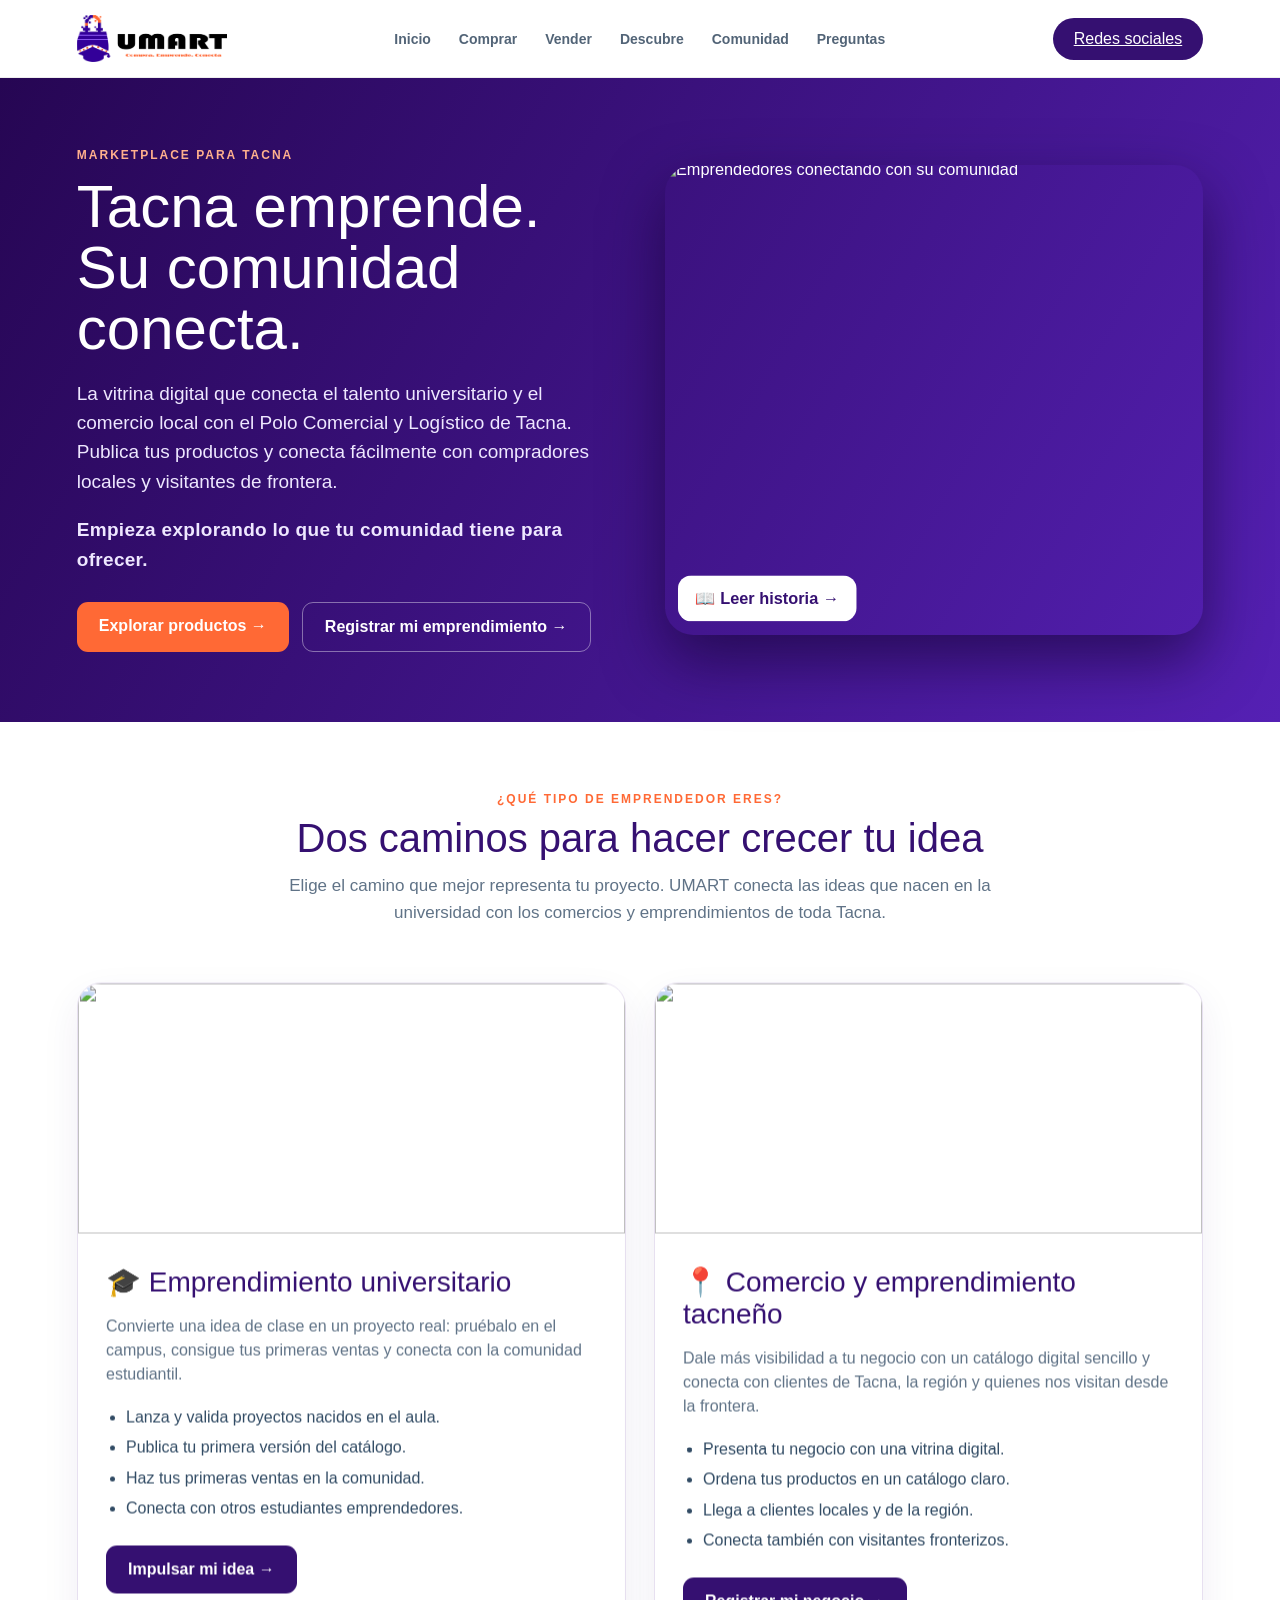
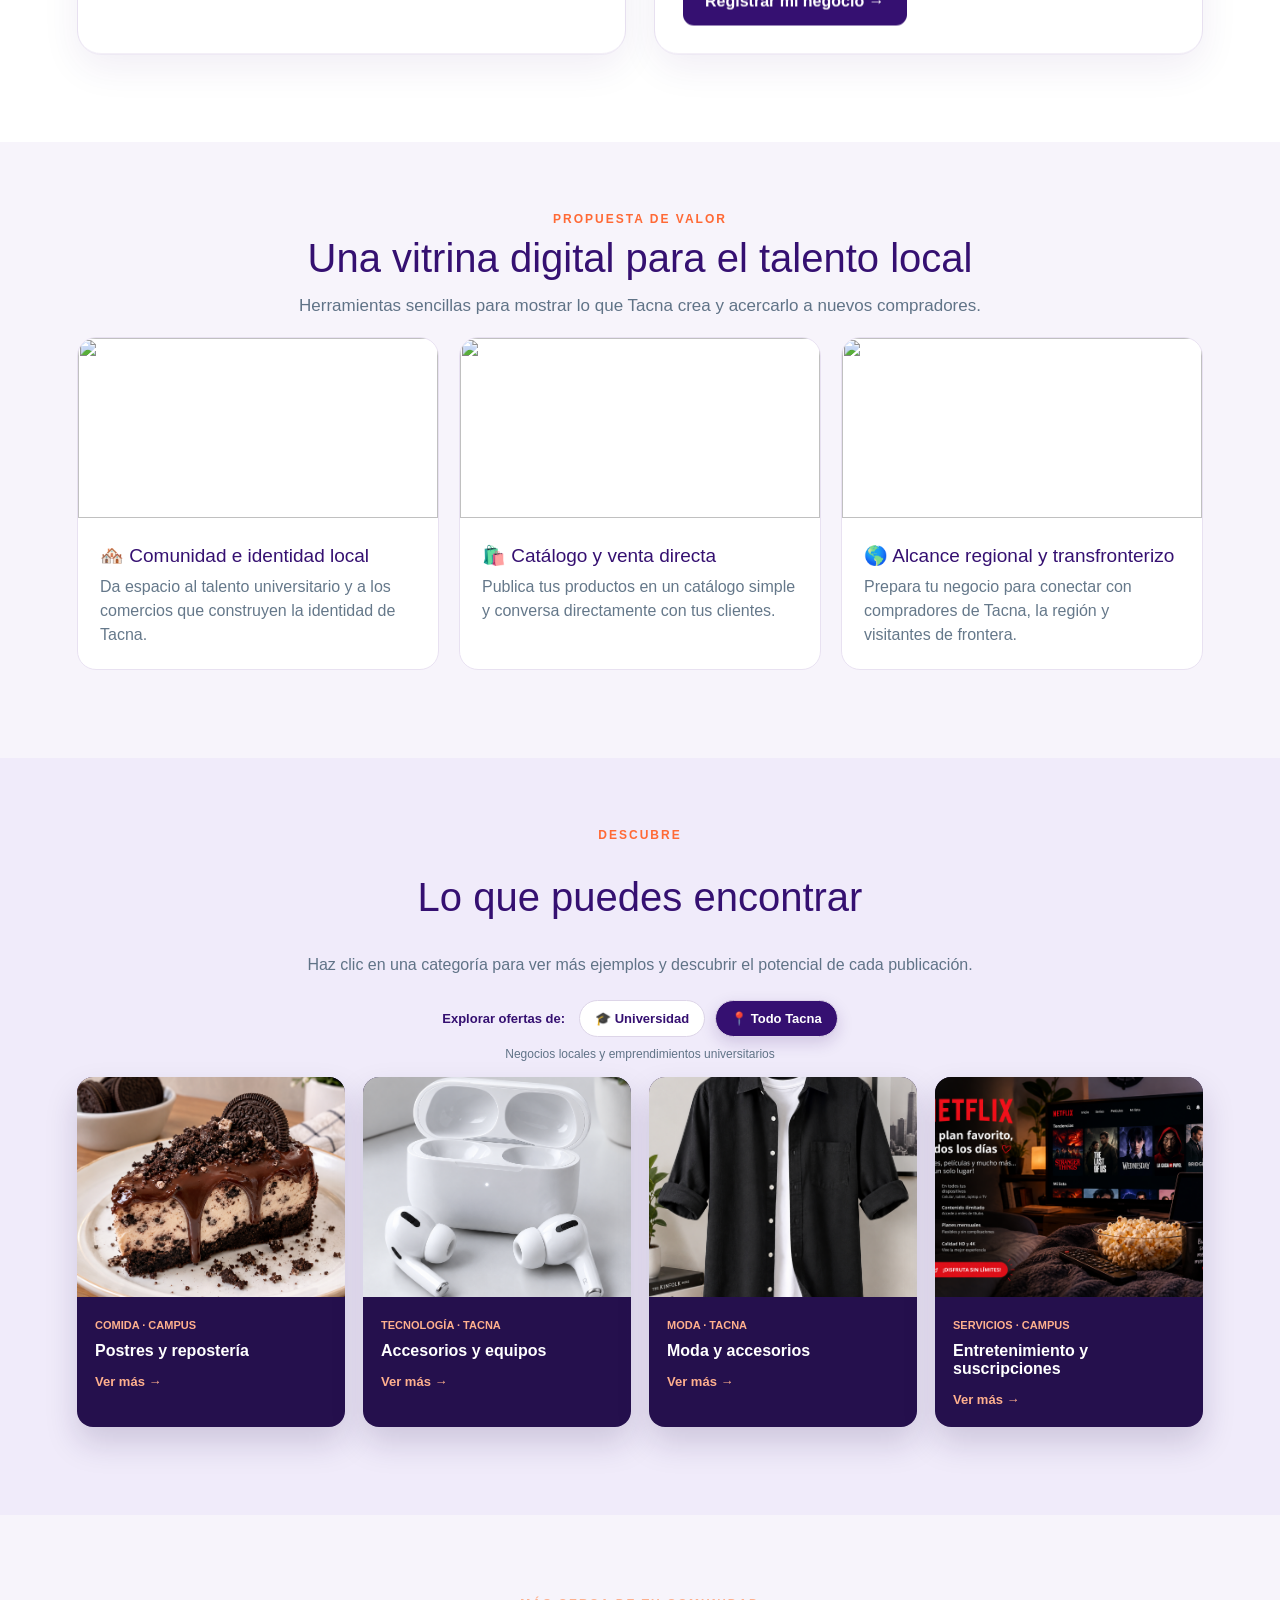
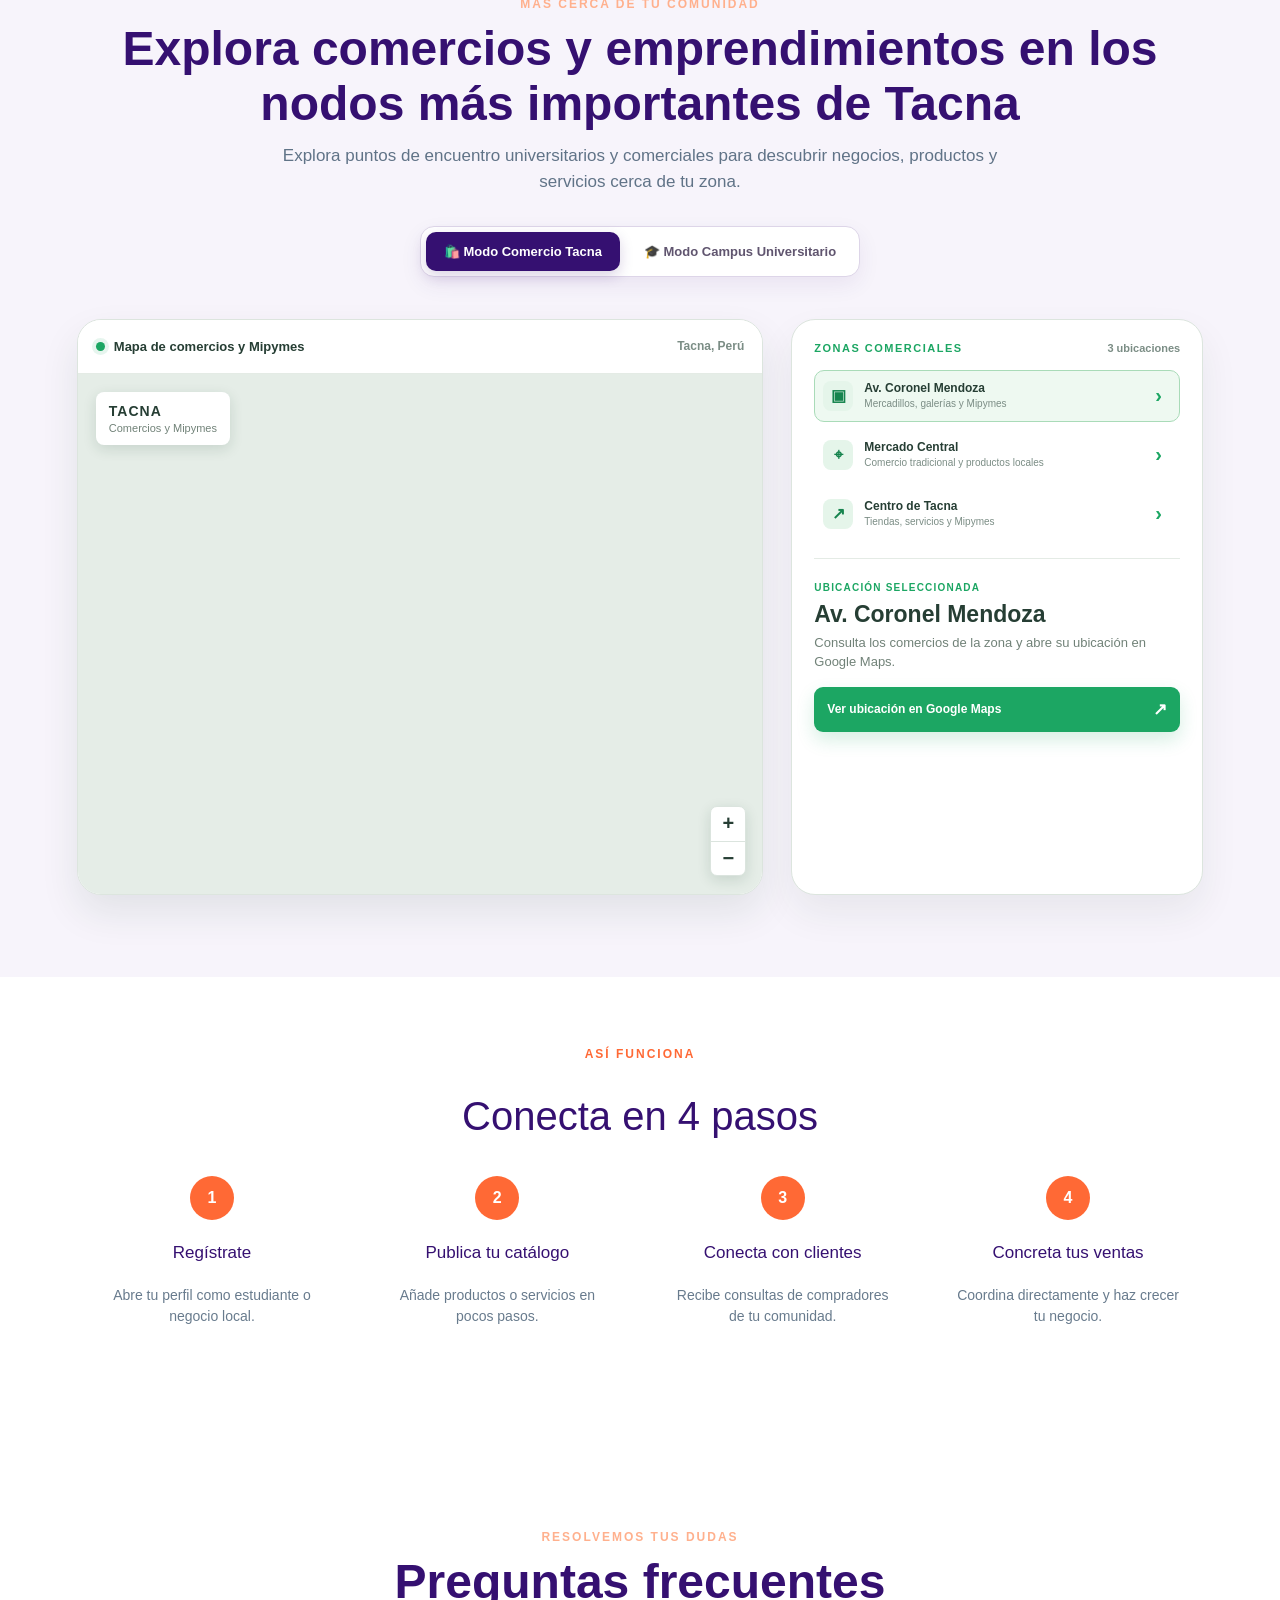
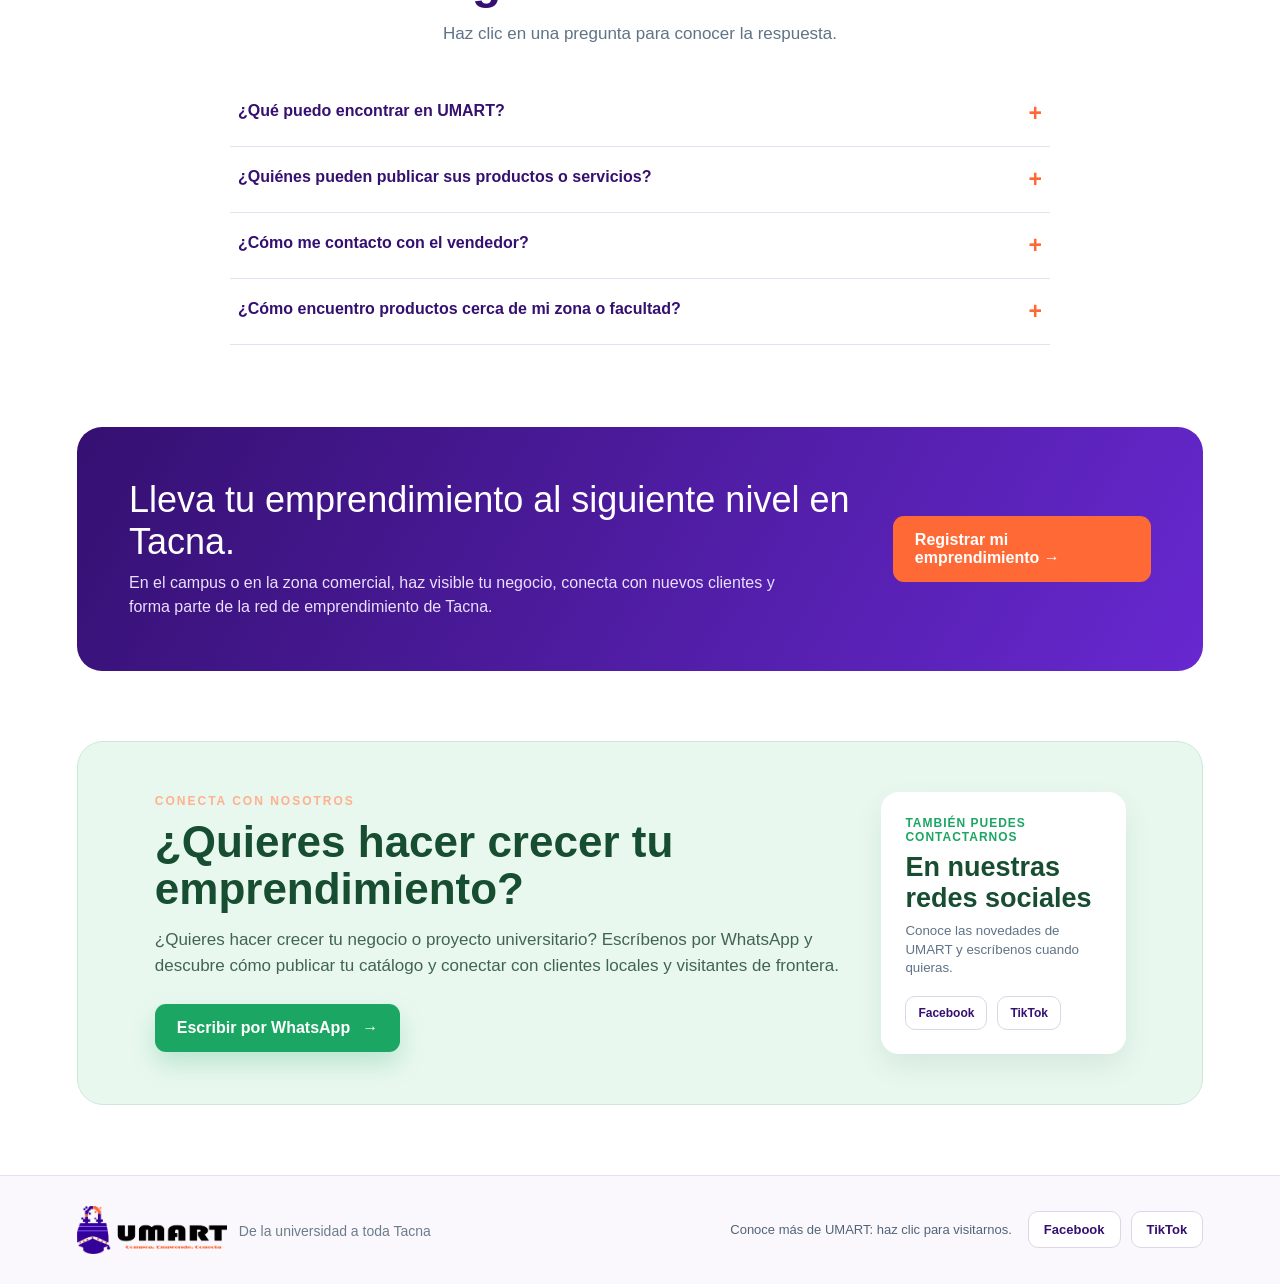
==== commit 549f2b2a: "Se reorganizó la estructura del proyecto y se verificó la navegación Co-authored-by: Copilot <223556" ====
--- a/index.html
+++ b/index.html
@@ -1,252 +1,15 @@
 <!doctype html>
-<html lang="es"><head><script>window["__codeletBootstrap__"]=JSON.parse('{"A":"A","B":"20260921-05-147306f","C":{"Abril Fatface":"YACgEZbkUVE,0","Alfa Slab One":"YACgEYS9sJU,0","Anton":"YACgEcYqQ-A,0","Archivo":"YACgEZulLoA,0","Arial Narrow":"YAGyDvJ_4Ts,0","Arial Rounded MT Bold":"YAFcfoaHu-s,0","Arial":"YAGyDvJ_4Ts,0","Avenir Next":"YAFcfmNq6UY,0","Baloo 2":"YADK30bC6HQ,0","Bebas Neue":"YACgESME5ew,0","Bricolage Grotesque":"YAFyMcdwzpc,0","Broken Glyph":"YADZ-exUkv0,0","Canva Sans":"YAFdJjTk5UU,1","Caveat":"YALBs2ploWQ,0","Comic Sans MS":"YAFcfvtOAUY,1","Cormorant Garamond":"YAFdJhX-538,0","Courier New":"YAGzXiGs0_8,0","Courier Prime":"YAD1aFjegN8,0","DM Sans":"YAD1aU3sLnI,0","DM Serif Display":"YAD1aYG82rc,0","Forum":"YACgEcnnqB4,0","Fraunces":"YAFdJpU7Kkk,0","Georgia":"YAGzXkO0pEM,0","Ghost Mono":"YAHQutsX00Q,0","Hanken Grotesk":"YAFcfhwp99E,0","Helvetica Neue":"YAFcf6CtJfI,0","Helvetica":"YAFcf6CtJfI,0","IBM Plex Mono":"YAFdJkmvhGI,0","Impact":"YAFcfnjI7Vk,0","Instrument Serif":"YAHFeOnZNEk,0","Inter":"YAFdJvSyp_k,3","Iowan Old Style":"YAGNIFa8j9o,0","Jacques Francois":"YADK3zbC6RM,0","JetBrains Mono":"YAFdJksXcAk,0","Josefin Sans":"YAFdJjvw9Ps,0","Lato":"YAFdJuFCnaw,0","Libre Baskerville":"YACgEUFdPdA,0","Lobster":"YAD8SnSjSFI,0","Lora":"YACgEXvxf8Q,0","Merriweather":"YACgEXvHxxs,0","Montserrat":"YAFdtQi73Xs,0","Nunito":"YAFdJoNRMmU,1","Oleo Script":"YACgEQQ14jI,0","Oswald":"YACgEQY10lw,0","Pacifico":"YADLjORQ1u4,0","Phantom Sans":"YAFdJvgJ5TU,0","Playfair Display":"YAFdJhem5V8,1","Plus Jakarta Sans":"YAGvf3_u0_Q,0","Poppins":"YAFdJjbTu24,1","Press Start 2P":"YAFyGr-8pmQ,0","Quicksand":"YAFdJpYtCxE,1","Raleway":"YAFdJhmxbVQ,1","Roboto Slab":"YAFdJswIKAg,0","Rockwell":"YAFcfyVZnN0,0","Rye":"YACgEdQP21k,0","Segoe UI":"YAHNdRD1Klw,0","Source Sans 3":"YAG4lO1Mj10,0","Source Serif 4":"YACgEfdj394,0","Space Grotesk":"YADZ-dYEmhg,0","Space Mono":"YADW1-vpsoc,0","Times New Roman":"YAGzXW3gftg,0","Times":"YAGzXW3gftg,0","Trebuchet MS":"YAFcfrglpVA,0","UV Display":"YAEdVfSSpYo,0","UV Sans":"YAFdJvgJ5TU,0","Ubuntu":"YACgERDU--Q,0","Verdana":"YAGzXTctYtQ,0","Work Sans":"YAGXhLOKv44,0","Yellowtail":"YACgEYG4kG4,0","ui-monospace":"YAD1aFjegN8,0","ui-sans-serif":"YACkoD1yZN0,0"}}');</script><script src="/_sdk/83d6dfdadcd4750a.telemetry_sdk.js" integrity="sha512-XS4Dvzp6vbagZS9vFErihvr8aO3S0tH78KWUefn06fmL4WYqryBtZj/IOLITYj7dFA4gPVvPg1W/JB1DK3uLNQ=="></script>
+<html lang="es">
+<head>
   <meta charset="utf-8">
   <meta name="viewport" content="width=device-width, initial-scale=1">
-  <title> Umart | Compra, vende y conecta</title>
-  <link rel="stylesheet" href="styles.css">
-  <script src="https://cdn.tailwindcss.com/3.4.17" type="text/javascript"></script>
-  <script src="https://cdn.jsdelivr.net/npm/lucide@0.577.0/dist/umd/lucide.min.js" type="text/javascript"></script>
-  <script src="/_sdk/8de366929c5f3b48.data_sdk.js" type="text/javascript" integrity="sha512-TyQ8k8cZj66xe/aENmn6RyZpdOFZXbAo5+KBG3PeFM+Q4qMTHU8xAqmq4ADClNfPrstgQYV6OzZHwLTnElzB2g=="></script>
-  <script src="/_sdk/0ddbbee1c66b1212.editing_sdk.js" type="text/javascript" integrity="sha512-HQn5LM1yruQSbY78ATUril6QeOJ9xj7KqO64ltLtb4vBwI5Qv3/tloFFOndBPZTNZoeV5xKzuth5y6FTi9crsg=="></script>
-  <script src="/_sdk/765e1fea0cec97ce.resizing_sdk.js" type="text/javascript" integrity="sha512-IRTJnqww0+HQ5V/LlWEQrlD5SrYHaVvaeVoNe8HYQXoaguzUGheSd9+n9s6WOgaTcEH0g37DuINHZ9aqfzWjlw=="></script>
- </head>
-  <body id="inicio" data-html-import-id="html-import-0" data-template-id="__page-root" style="background: rgb(255, 255, 255);">
-  <div class="scroll-progress" aria-hidden="true"><span></span></div>
-  <div class="scroll-orb orb-one" aria-hidden="true"></div>
-  <div class="wrap" data-html-import-id="html-import-1">
-   <nav data-html-import-id="html-import-2">
-    <a class="logo" href="#inicio" aria-label="Volver al inicio"><img class="logo-image" src="LOGO_UMART.png" alt="UMART: Compra, Emprende, Conecta"></a>
-    <div class="links canva-container" data-html-import-id="html-import-4" data-template-id="div-1" style="color: rgb(82, 100, 119); font-weight: 700; font-size: 14px;"><a href="#inicio">Inicio</a><a href="#consumidor">Comprar</a><a href="#emprendedor">Vender</a><a href="#descubre">Descubre</a><a href="#campus">Campus</a><a href="#preguntas">Preguntas</a>
-    </div><a class="login canva-link" data-html-import-id="html-import-9" data-template-id="span-6" data-social-url="https://www.facebook.com/share/1Eifq7oRbf/" href="https://www.facebook.com/share/1Eifq7oRbf/" target="_blank" rel="noopener noreferrer" style="background: rgb(53, 16, 113); color: rgb(255, 255, 255);">Redes sociales</a>
-   </nav>
-  <section class="hero scroll-section" data-scroll-label="Descubre tu comunidad" data-html-import-id="html-import-10">
-    <div data-html-import-id="html-import-11">
-     <div class="eyebrow canva-container" data-html-import-id="html-import-12" data-template-id="div-7" style="color: rgb(255, 176, 141); font-weight: 900; font-style: normal; font-size: 12px;">Marketplace universitario</div>
-     <h1 data-html-import-id="html-import-13" data-template-id="h1-8" class="canva-text" style="color: rgb(255, 255, 255); font-weight: 400; font-style: normal; font-size: 60px;">Compra, vende y conecta con tu comunidad.</h1>
-     <p data-html-import-id="html-import-14" data-template-id="p-9" class="canva-text" style="color: rgb(238, 231, 255); font-weight: 400; font-style: normal; font-size: 19px;">El marketplace hecho por estudiantes, para estudiantes. Encuentra productos y servicios de personas como tú o convierte tu emprendimiento en una vitrina dentro del campus.</p>
-    <p class="scroll-message" data-scroll-message>Empieza explorando lo que tu comunidad tiene para ofrecer.</p>
-    <div class="buttons" data-html-import-id="html-import-15"><a class="btn orange canva-link" data-html-import-id="html-import-16" data-template-id="a-10" href="#consumidor" style="background: rgb(255, 105, 53); color: rgb(255, 255, 255); font-weight: 900; font-style: normal; font-size: 16px;">Quiero comprar →</a><a class="btn ghost canva-link" data-html-import-id="html-import-17" data-template-id="a-11" href="#emprendedor" style="color: rgb(255, 255, 255); font-weight: 900; font-style: normal; font-size: 16px;">Quiero emprender →</a>
-     </div>
-    </div>
-    <a class="hero-photo hero-story-link" href="storyboard.html" aria-label="Leer el storyboard De estudiantes, para estudiantes"><div class="hero-photo-depth"><img data-html-import-id="html-import-19" data-template-id="img-12" class="canva-image" src="https://images.unsplash.com/photo-1529156069898-49953e39b3ac?auto=format&amp;fit=crop&amp;w=1600&amp;q=95">
-    <div class="tag canva-container" data-html-import-id="html-import-20" data-template-id="div-13" style="background: rgb(255, 255, 255); color: rgb(53, 16, 113); font-weight: 900; font-style: normal; font-size: 16px;">📖 Leer historia →</div>
-    </div></a>
-   </section>
-   <section id="next-section" class="intro" data-html-import-id="html-import-21">
-    <div class="eyebrow canva-container" style="color: rgb(255, 105, 53); font-weight: 900; font-style: normal; font-size: 12px;" data-html-import-id="html-import-22" data-template-id="div-14">Una plataforma para todos</div>
-    <h2 data-html-import-id="html-import-23" data-template-id="h2-15" class="canva-text" style="color: rgb(53, 16, 113); font-weight: 400; font-style: normal; font-size: 40px;">¿Qué quieres hacer hoy?</h2>
-    <p data-html-import-id="html-import-24" data-template-id="p-16" class="canva-text" style="color: rgb(96, 115, 135); font-weight: 400; font-style: normal; font-size: 17px;">UniMarket conecta a estudiantes que buscan comprar con estudiantes que quieren hacer crecer sus emprendimientos, en un espacio organizado y confiable.</p>
-   </section>
-   <section class="cards" data-html-import-id="html-import-25">
-    <article id="consumidor" class="audience" data-html-import-id="html-import-26" data-template-id="article-17" style="background: rgb(255, 255, 255);"><img data-html-import-id="html-import-27" data-template-id="img-18" class="canva-image" src="https://images.unsplash.com/photo-1556742049-0cfed4f6a45d?auto=format&amp;fit=crop&amp;w=1200&amp;q=95">
-     <div class="audience-body" data-html-import-id="html-import-28">
-      <h3 data-html-import-id="html-import-29" data-template-id="h3-19" class="canva-text" style="color: rgb(53, 16, 113); font-weight: 400; font-style: normal; font-size: 28px;">🛍️ Soy consumidor</h3>
-      <p data-html-import-id="html-import-30" data-template-id="p-20" class="canva-text" style="color: rgb(96, 115, 135); font-weight: 400; font-style: normal; font-size: 16px;">Encuentra lo que necesitas sin perder tiempo buscando en diferentes grupos o redes sociales.</p>
-      <ul data-html-import-id="html-import-31" data-template-id="ul-21" class="canva-list" style="color: rgb(49, 75, 100);">
-       <li data-html-import-id="html-import-32" data-template-id="li-22" class="canva-text" style="color: rgb(49, 75, 100); font-weight: 400; font-style: normal; font-size: 16px;">Explora comida, servicios, tecnología, moda y más.</li>
-       <li data-html-import-id="html-import-33" data-template-id="li-23" class="canva-text" style="color: rgb(49, 75, 100); font-weight: 400; font-style: normal; font-size: 16px;">Compara publicaciones y precios.</li>
-       <li data-html-import-id="html-import-34" data-template-id="li-24" class="canva-text" style="color: rgb(49, 75, 100); font-weight: 400; font-style: normal; font-size: 16px;">Guarda tus productos favoritos.</li>
-       <li data-html-import-id="html-import-35" data-template-id="li-25" class="canva-text" style="color: rgb(49, 75, 100); font-weight: 400; font-style: normal; font-size: 16px;">Conecta directamente con el vendedor.</li>
-      </ul><a class="btn canva-link" data-html-import-id="html-import-36" data-template-id="a-26" href="#descubre" style="background: rgb(53, 16, 113); color: rgb(255, 255, 255); font-weight: 900; font-style: normal; font-size: 16px;">Explorar productos →</a>
-     </div>
-    </article>
-    <article id="emprendedor" class="audience" data-html-import-id="html-import-37" data-template-id="article-27" style="background: rgb(255, 255, 255);"><img data-html-import-id="html-import-38" data-template-id="img-28" class="canva-image" src="https://images.unsplash.com/photo-1556761175-b413da4baf72?auto=format&amp;fit=crop&amp;w=1200&amp;q=95">
-     <div class="audience-body" data-html-import-id="html-import-39">
-      <h3 data-html-import-id="html-import-40" data-template-id="h3-29" class="canva-text" style="color: rgb(53, 16, 113); font-weight: 400; font-style: normal; font-size: 28px;">🚀 Soy emprendedor</h3>
-      <p data-html-import-id="html-import-41" data-template-id="p-30" class="canva-text" style="color: rgb(96, 115, 135); font-weight: 400; font-style: normal; font-size: 16px;">Haz visible tu emprendimiento ante estudiantes que ya forman parte de tu mercado.</p>
-      <ul data-html-import-id="html-import-42" data-template-id="ul-31" class="canva-list" style="color: rgb(49, 75, 100);">
-       <li data-html-import-id="html-import-43" data-template-id="li-32" class="canva-text" style="color: rgb(49, 75, 100); font-weight: 400; font-style: normal; font-size: 16px;">Crea tu perfil en pocos pasos.</li>
-       <li data-html-import-id="html-import-44" data-template-id="li-33" class="canva-text" style="color: rgb(49, 75, 100); font-weight: 400; font-style: normal; font-size: 16px;">Publica productos o servicios.</li>
-       <li data-html-import-id="html-import-45" data-template-id="li-34" class="canva-text" style="color: rgb(49, 75, 100); font-weight: 400; font-style: normal; font-size: 16px;">Organiza tu catálogo por categorías.</li>
-       <li data-html-import-id="html-import-46" data-template-id="li-35" class="canva-text" style="color: rgb(49, 75, 100); font-weight: 400; font-style: normal; font-size: 16px;">Recibe consultas de compradores.</li>
-      </ul><a class="btn canva-link" data-html-import-id="html-import-47" data-template-id="a-36" href="#como-funciona" style="background: rgb(53, 16, 113); color: rgb(255, 255, 255); font-weight: 900; font-style: normal; font-size: 16px;">Publicar mi emprendimiento →</a>
-     </div>
-    </article>
-   </section>
-   <section class="section canva-section" data-html-import-id="html-import-48" data-template-id="section-37" style="background: rgb(247, 244, 251);">
-    <div class="eyebrow canva-container" style="color: rgb(255, 105, 53); font-weight: 900; font-style: normal; font-size: 12px;" data-html-import-id="html-import-49" data-template-id="div-38">Propuesta de valor</div>
-    <h2 data-html-import-id="html-import-50" data-template-id="h2-39" class="canva-text" style="color: rgb(53, 16, 113); font-weight: 400; font-style: normal; font-size: 40px;">Todo lo que necesitas, en un solo lugar</h2>
-    <p data-html-import-id="html-import-51" data-template-id="p-40" class="canva-text" style="color: rgb(96, 115, 135); font-weight: 400; font-style: normal; font-size: 17px;">Una experiencia pensada para que comprar y emprender dentro de la universidad sea más sencillo.</p>
-    <div class="features" data-html-import-id="html-import-52">
-    <div class="feature canva-container" data-html-import-id="html-import-53" data-template-id="div-41" style="background: rgb(255, 255, 255);"><img data-html-import-id="html-import-54" data-template-id="img-42" class="canva-image" src="https://images.unsplash.com/photo-1522202176988-66273c2fd55f?auto=format&amp;fit=crop&amp;w=1200&amp;q=95">
-      <div data-html-import-id="html-import-55">
-       <h4 data-html-import-id="html-import-56" data-template-id="h4-43" class="canva-text" style="color: rgb(53, 16, 113); font-weight: 400; font-style: normal; font-size: 19px;">🎓 Comunidad universitaria</h4>
-       <p data-html-import-id="html-import-57" data-template-id="p-44" class="canva-text" style="color: rgb(101, 120, 138); font-weight: 400; font-style: normal; font-size: 16px;">Conecta con estudiantes que comparten tu mismo entorno y necesidades.</p>
-      </div>
-     </div>
-    <div class="feature canva-container" data-html-import-id="html-import-58" data-template-id="div-45" style="background: rgb(255, 255, 255);"><img data-html-import-id="html-import-59" data-template-id="img-46" class="canva-image" src="https://images.unsplash.com/photo-1556740749-887f6717d7e4?auto=format&amp;fit=crop&amp;w=1200&amp;q=95">
-      <div data-html-import-id="html-import-60">
-       <h4 data-html-import-id="html-import-61" data-template-id="h4-47" class="canva-text" style="color: rgb(53, 16, 113); font-weight: 400; font-style: normal; font-size: 19px;">🛡️ Información clara</h4>
-       <p data-html-import-id="html-import-62" data-template-id="p-48" class="canva-text" style="color: rgb(101, 120, 138); font-weight: 400; font-style: normal; font-size: 16px;">Publicaciones organizadas, categorías y datos visibles para decidir mejor.</p>
-      </div>
-     </div>
-    <div class="feature canva-container" data-html-import-id="html-import-63" data-template-id="div-49" style="background: rgb(255, 255, 255);"><img data-html-import-id="html-import-64" data-template-id="img-50" class="canva-image" src="https://images.unsplash.com/photo-1556740714-a8395b3bf30f?auto=format&amp;fit=crop&amp;w=1200&amp;q=95">
-      <div data-html-import-id="html-import-65">
-       <h4 data-html-import-id="html-import-66" data-template-id="h4-51" class="canva-text" style="color: rgb(53, 16, 113); font-weight: 400; font-style: normal; font-size: 19px;">💬 Conexión directa</h4>
-       <p data-html-import-id="html-import-67" data-template-id="p-52" class="canva-text" style="color: rgb(101, 120, 138); font-weight: 400; font-style: normal; font-size: 16px;">Facilita el contacto entre quien vende y quien necesita un producto o servicio.</p>
-      </div>
-     </div>
-    </div>
-   </section>
-  <section id="descubre" class="products" data-html-import-id="html-import-68">
-    <div class="eyebrow canva-container" style="color: rgb(255, 105, 53); font-weight: 900; font-style: normal; font-size: 12px;" data-html-import-id="html-import-69" data-template-id="div-53">Descubre</div>
-    <h2 style="color: rgb(53, 16, 113); font-size: 40px; font-weight: 400; font-style: normal;" data-html-import-id="html-import-70" data-template-id="h2-54" class="canva-text">Lo que puedes encontrar</h2>
-    <p class="discover-lead">Haz clic en una categoría para ver más ejemplos y descubrir el potencial de cada publicación.</p>
-    <div class="productgrid" data-html-import-id="html-import-71">
-     <a class="product product-link" href="galeria.html#comida"><img src="Pictures.png/Postree.png" alt="Postre de chocolate para venta"><div><span class="cat">COMIDA</span><b>Postres y repostería</b><span class="price">Ver más →</span></div></a>
-     <a class="product product-link" href="galeria.html#tecnologia"><img src="Pictures.png/Audifonos.png" alt="Audífonos inalámbricos para venta"><div><span class="cat">TECNOLOGÍA</span><b>Accesorios y equipos</b><span class="price">Ver más →</span></div></a>
-     <a class="product product-link" href="galeria.html#moda"><img src="Pictures.png/Camisa.pn.png" alt="Camisa negra para venta"><div><span class="cat">MODA</span><b>Moda y accesorios</b><span class="price">Ver más →</span></div></a>
-     <a class="product product-link" href="galeria.html#servicios"><img src="Pictures.png/Netflix.png" alt="Servicio de entretenimiento"><div><span class="cat">SERVICIOS</span><b>Entretenimiento y suscripciones</b><span class="price">Ver más →</span></div></a>
-    </div>
-   </section>
-  <section id="campus" class="campus-section">
-   <div class="eyebrow">Más cerca de tu comunidad</div>
-   <h2>Encuentra oportunidades en cada facultad.</h2>
-   <p class="campus-lead">UMART conecta tu talento con estudiantes de todo el campus. Explora las zonas académicas y descubre dónde comprar, vender y colaborar.</p>
-  <div class="campus-layout campus-explorer" data-campus-explorer>
-   <div class="campus-map-panel">
-    <div class="campus-map-toolbar"><span><i class="map-status-dot"></i>Mapa de escuelas UNJBG</span><span class="map-toolbar-label">Tacna, Perú</span></div>
-    <div class="campus-map-frame">
-    <iframe data-campus-map title="Mapa de escuelas de la Universidad Nacional Jorge Basadre Grohmann" src="https://www.google.com/maps?q=Universidad+Nacional+Jorge+Basadre+Grohmann+Tacna+Peru&amp;output=embed" loading="lazy" referrerpolicy="no-referrer-when-downgrade"></iframe>
-    <div class="map-overlay-label"><strong>UNJBG</strong><span>Escuelas universitarias</span></div>
-    <div class="map-zoom-controls" aria-hidden="true"><span>+</span><span>−</span></div>
-    </div>
-   </div>
-   <aside class="campus-school-panel" aria-label="Escuelas de la UNJBG">
-    <div class="campus-school-heading"><span class="campus-kicker">Explora por escuela</span><span class="school-count">6 ubicaciones</span></div>
-    <div class="campus-school-list">
-    <button class="campus-school active" type="button" data-school="Ingeniería de Sistemas" data-query="Escuela Profesional de Ingeniería de Sistemas UNJBG Tacna"><span class="school-icon">⌘</span><span><strong>Ingeniería de Sistemas</strong><small>Facultad de Ingeniería</small></span><b>›</b></button>
-    <button class="campus-school" type="button" data-school="Arquitectura" data-query="Escuela Profesional de Arquitectura UNJBG Tacna"><span class="school-icon">⌂</span><span><strong>Arquitectura</strong><small>Facultad de Ingeniería Civil, Arquitectura y Geotecnia</small></span><b>›</b></button>
-    <button class="campus-school" type="button" data-school="Administración" data-query="Escuela Profesional de Administración UNJBG Tacna"><span class="school-icon">▦</span><span><strong>Administración</strong><small>Facultad de Ciencias Jurídicas y Empresariales</small></span><b>›</b></button>
-    <button class="campus-school" type="button" data-school="Medicina Humana" data-query="Escuela Profesional de Medicina Humana UNJBG Tacna"><span class="school-icon">✚</span><span><strong>Medicina Humana</strong><small>Facultad de Ciencias de la Salud</small></span><b>›</b></button>
-    <button class="campus-school" type="button" data-school="Ciencias de la Comunicación" data-query="Escuela Profesional de Ciencias de la Comunicación UNJBG Tacna"><span class="school-icon">◉</span><span><strong>Ciencias de la Comunicación</strong><small>Facultad de Educación, Comunicación y Humanidades</small></span><b>›</b></button>
-    <button class="campus-school" type="button" data-school="Ingeniería Comercial" data-query="Escuela Profesional de Ingeniería Comercial UNJBG Tacna"><span class="school-icon">↗</span><span><strong>Ingeniería Comercial</strong><small>Facultad de Ciencias Jurídicas y Empresariales</small></span><b>›</b></button>
-    </div>
-    <div class="campus-school-detail"><span class="detail-label">ESCUELA SELECCIONADA</span><h3 data-school-title>Ingeniería de Sistemas</h3><p>Consulta su ubicación y abre la vista 360° disponible en Google Maps.</p><a class="campus-360-link" data-campus-360 href="https://www.google.com/maps/search/?api=1&amp;query=Escuela+Profesional+de+Ingenier%C3%ADa+de+Sistemas+UNJBG+Tacna" target="_blank" rel="noopener noreferrer">Abrir vista 360° en Google Maps <span>↗</span></a></div>
-   </aside>
-  </div>
-  </section>
-  <section id="como-funciona" class="how canva-section" data-html-import-id="html-import-96" data-template-id="section-75" style="background: rgb(255, 255, 255);">
-    <div class="eyebrow canva-container" style="color: rgb(255, 105, 53); font-weight: 900; font-style: normal; font-size: 12px;" data-html-import-id="html-import-97" data-template-id="div-76">Así funciona</div>
-    <h2 style="color: rgb(53, 16, 113); font-size: 40px; font-weight: 400; font-style: normal;" data-html-import-id="html-import-98" data-template-id="h2-77" class="canva-text">Conecta en 4 pasos</h2>
-    <div class="steps" data-html-import-id="html-import-99">
-     <div class="step" data-html-import-id="html-import-100">
-      <div class="num canva-container" data-html-import-id="html-import-101" data-template-id="div-78" style="background: rgb(255, 105, 53); color: rgb(255, 255, 255); font-weight: 900; font-style: normal; font-size: 16px;">1</div>
-      <h4 data-html-import-id="html-import-102" data-template-id="h4-79" class="canva-text" style="color: rgb(53, 16, 113); font-weight: 400; font-style: normal; font-size: 17px;">Regístrate</h4>
-      <p data-html-import-id="html-import-103" data-template-id="p-80" class="canva-text" style="color: rgb(104, 123, 141); font-weight: 400; font-style: normal; font-size: 14px;">Crea tu perfil dentro de la comunidad.</p>
-     </div>
-     <div class="step" data-html-import-id="html-import-104">
-      <div class="num canva-container" data-html-import-id="html-import-105" data-template-id="div-81" style="background: rgb(255, 105, 53); color: rgb(255, 255, 255); font-weight: 900; font-style: normal; font-size: 16px;">2</div>
-      <h4 data-html-import-id="html-import-106" data-template-id="h4-82" class="canva-text" style="color: rgb(53, 16, 113); font-weight: 400; font-style: normal; font-size: 17px;">Explora o publica</h4>
-      <p data-html-import-id="html-import-107" data-template-id="p-83" class="canva-text" style="color: rgb(104, 123, 141); font-weight: 400; font-style: normal; font-size: 14px;">Busca productos o muestra tu catálogo.</p>
-     </div>
-     <div class="step" data-html-import-id="html-import-108">
-      <div class="num canva-container" data-html-import-id="html-import-109" data-template-id="div-84" style="background: rgb(255, 105, 53); color: rgb(255, 255, 255); font-weight: 900; font-style: normal; font-size: 16px;">3</div>
-      <h4 data-html-import-id="html-import-110" data-template-id="h4-85" class="canva-text" style="color: rgb(53, 16, 113); font-weight: 400; font-style: normal; font-size: 17px;">Conecta</h4>
-      <p data-html-import-id="html-import-111" data-template-id="p-86" class="canva-text" style="color: rgb(104, 123, 141); font-weight: 400; font-style: normal; font-size: 14px;">Contacta con estudiantes de tu campus.</p>
-     </div>
-     <div class="step" data-html-import-id="html-import-112">
-      <div class="num canva-container" data-html-import-id="html-import-113" data-template-id="div-87" style="background: rgb(255, 105, 53); color: rgb(255, 255, 255); font-weight: 900; font-style: normal; font-size: 16px;">4</div>
-      <h4 data-html-import-id="html-import-114" data-template-id="h4-88" class="canva-text" style="color: rgb(53, 16, 113); font-weight: 400; font-style: normal; font-size: 17px;">Compra o vende</h4>
-      <p data-html-import-id="html-import-115" data-template-id="p-89" class="canva-text" style="color: rgb(104, 123, 141); font-weight: 400; font-style: normal; font-size: 14px;">Coordina y concreta de forma sencilla.</p>
-     </div>
-    </div>
-   </section>
-  <section id="preguntas" class="faq-section">
-   <div class="eyebrow">Resolvemos tus dudas</div>
-   <h2>Preguntas frecuentes</h2>
-   <p class="faq-lead">Haz clic en una pregunta para conocer la respuesta.</p>
-   <div class="faq-list">
-    <details><summary>¿Qué puedo encontrar en UMART?</summary><p>Puedes encontrar productos, servicios y emprendimientos creados por estudiantes de distintas facultades y escuelas.</p></details>
-    <details><summary>¿Cómo publico mi producto o servicio?</summary><p>Ingresa a Campus Emprende desde el botón “Comenzar ahora”, crea tu perfil y sigue los pasos para publicar tu catálogo.</p></details>
-    <details><summary>¿Puedo contactar directamente con quien vende?</summary><p>Sí. Cada publicación facilita el contacto para que puedan coordinar de forma clara y segura.</p></details>
-    <details><summary>¿Cómo encuentro oportunidades cerca de mi facultad?</summary><p>Revisa el mapa del campus y selecciona una zona para abrir su búsqueda en Google Maps. En la plataforma también podrás explorar publicaciones de tu comunidad.</p></details>
-   </div>
-  </section>
-   <section class="cta" data-html-import-id="html-import-116">
-    <div data-html-import-id="html-import-117">
-     <h2 data-html-import-id="html-import-118" data-template-id="h2-90" class="canva-text" style="color: rgb(255, 255, 255); font-weight: 400; font-style: normal; font-size: 36px;">Tu campus también es una oportunidad.</h2>
-     <p data-html-import-id="html-import-119" data-template-id="p-91" class="canva-text" style="color: rgb(234, 223, 255); font-weight: 400; font-style: normal; font-size: 16px;">Apoya a tus compañeros, descubre nuevos productos y haz crecer tus ideas con UMART</p>
-    </div><a class="btn orange canva-link" data-html-import-id="html-import-120" data-template-id="a-92" href="https://campus-emprende.vercel.app/" target="_blank" rel="noopener noreferrer" style="background: rgb(255, 105, 53); color: rgb(255, 255, 255); font-weight: 900; font-style: normal; font-size: 16px;">Comenzar ahora →</a>
-   </section>
-    <section class="whatsapp-section" id="contacto">
-     <div class="whatsapp-content">
-      <div class="eyebrow">Conecta con nosotros</div>
-      <h2>¿Quieres hacer crecer tu emprendimiento?</h2>
-      <p>Escríbenos por WhatsApp y descubre cómo formar parte de UMART, mostrar tus productos y conectar con nuevos clientes dentro de la comunidad universitaria.</p>
-      <a class="whatsapp-button" href="https://wa.me/51923859220?text=%C2%A1Hola%21%20%F0%9F%98%83%0AMe%20interesa%20formar%20parte%20de%20UMART%20como%20emprendedor%28a%29.%20Quisiera%20recibir%20m%C3%A1s%20informaci%C3%B3n%20sobre%20c%C3%B3mo%20puedo%20registrarme%20y%20comenzar%20a%20formar%20parte%20de%20la%20plataforma%20%F0%9F%8E%89%0A%C2%A1Muchas%20gracias%21" target="_blank" rel="noopener noreferrer">Escribir por WhatsApp <span aria-hidden="true">→</span></a>
-     </div>
-    <div class="whatsapp-number"><span>También puedes contactarnos</span><strong>En nuestras redes sociales</strong><small>Conoce las novedades de UMART y escríbenos cuando quieras.</small><div class="contact-social-links"><a class="social-link" href="https://www.facebook.com/share/1Eifq7oRbf/" target="_blank" rel="noopener noreferrer">Facebook</a><a class="social-link" href="https://www.tiktok.com/" target="_blank" rel="noopener noreferrer">TikTok</a></div></div>
-    </section>
-  <footer data-html-import-id="html-import-121" data-template-id="footer-93" class="canva-footer" style="color: rgb(109, 124, 139); font-size: 13px;"><div class="footer-brand"><img class="footer-logo-image" src="LOGO_UMART.png" alt="UMART: Compra, Emprende, Conecta"><div><span data-html-import-id="html-import-123" data-template-id="span-95" class="canva-text footer-tagline" style="color: rgb(109, 124, 139); font-weight: 400; font-style: normal; font-size: 14px;">De estudiantes para estudiantes</span></div></div><div class="socials"><p>Conoce más de UMART: haz clic para visitarnos.</p><div class="social-links"><a class="social-link" href="https://www.facebook.com/share/1Eifq7oRbf/" target="_blank" rel="noopener noreferrer">Facebook</a><a class="social-link" href="https://www.tiktok.com/" target="_blank" rel="noopener noreferrer">TikTok</a></div></div>
-   </footer>
-  </div>
+  <meta http-equiv="refresh" content="0; url=html/landingPage.html">
+  <title>UMART | Compra, vende y conecta</title>
   <script>
-    (() => {
-      const progress = document.querySelector('.scroll-progress span');
-      const message = document.querySelector('[data-scroll-message]');
-      const orbOne = document.querySelector('.orb-one');
-      const sections = [...document.querySelectorAll('.scroll-section, .products, .campus-section, .how, .faq-section, .cta, .whatsapp-section')];
-      const movingItems = [...document.querySelectorAll('.product, .feature, .audience, .step')];
-      const messages = {
-        inicio: 'Empieza explorando lo que tu comunidad tiene para ofrecer.',
-        descubre: 'Encuentra productos y servicios creados por estudiantes.',
-        campus: 'Conecta con oportunidades cerca de tu facultad.',
-        'como-funciona': 'Publica, conecta y convierte tus ideas en oportunidades.',
-        preguntas: 'Resuelve tus dudas antes de dar el siguiente paso.',
-        contacto: 'Tu próximo emprendimiento puede comenzar con un mensaje.'
-      };
-      let ticking = false;
-
-      const updateScroll = () => {
-        const maxScroll = document.documentElement.scrollHeight - window.innerHeight;
-        progress.style.width = `${maxScroll > 0 ? (window.scrollY / maxScroll) * 100 : 0}%`;
-        const current = sections.reduce((visible, section) => {
-          return section.getBoundingClientRect().top < window.innerHeight * .52 ? section : visible;
-        }, sections[0]);
-        if (current) {
-          const key = current.id || 'inicio';
-          const nextText = messages[key] || messages.inicio;
-          if (message.textContent !== nextText) {
-            message.classList.add('message-change');
-            window.setTimeout(() => { message.textContent = nextText; message.classList.remove('message-change'); }, 180);
-          }
-        }
-        movingItems.forEach((item) => {
-          const bounds = item.getBoundingClientRect();
-          const distance = (bounds.top + bounds.height / 2 - window.innerHeight / 2) / window.innerHeight;
-          item.style.setProperty('--scroll-shift', `${Math.max(-18, Math.min(18, distance * -14))}px`);
-        });
-        if (orbOne) orbOne.style.transform = `translate3d(0, ${window.scrollY * -.12}px, 0)`;
-        ticking = false;
-      };
-
-      window.addEventListener('scroll', () => {
-        if (!ticking) { window.requestAnimationFrame(updateScroll); ticking = true; }
-      }, { passive: true });
-
-      const reveal = new IntersectionObserver((entries) => {
-        entries.forEach((entry) => { if (entry.isIntersecting) entry.target.classList.add('is-visible'); });
-      }, { threshold: .16 });
-      sections.forEach((section) => reveal.observe(section));
-
-      const schoolButtons = [...document.querySelectorAll('[data-school]')];
-      const campusMap = document.querySelector('[data-campus-map]');
-      const schoolTitle = document.querySelector('[data-school-title]');
-      const campus360 = document.querySelector('[data-campus-360]');
-      schoolButtons.forEach((button) => button.addEventListener('click', () => {
-        const school = button.dataset.school;
-        const query = button.dataset.query;
-        const encodedQuery = encodeURIComponent(query);
-        schoolButtons.forEach((item) => item.classList.toggle('active', item === button));
-        schoolTitle.textContent = school;
-        campusMap.src = `https://www.google.com/maps?q=${encodedQuery}&output=embed`;
-        campusMap.title = `Mapa de ${school}, UNJBG`;
-        campus360.href = `https://www.google.com/maps/search/?api=1&query=${encodedQuery}`;
-      }));
-
-      updateScroll();
-    })();
+    window.location.replace(`html/landingPage.html${window.location.hash}`);
   </script>
- 
-</body></html>+</head>
+<body>
+  <p>Abriendo UMART… <a href="html/landingPage.html">Continuar al sitio</a></p>
+</body>
+</html>
